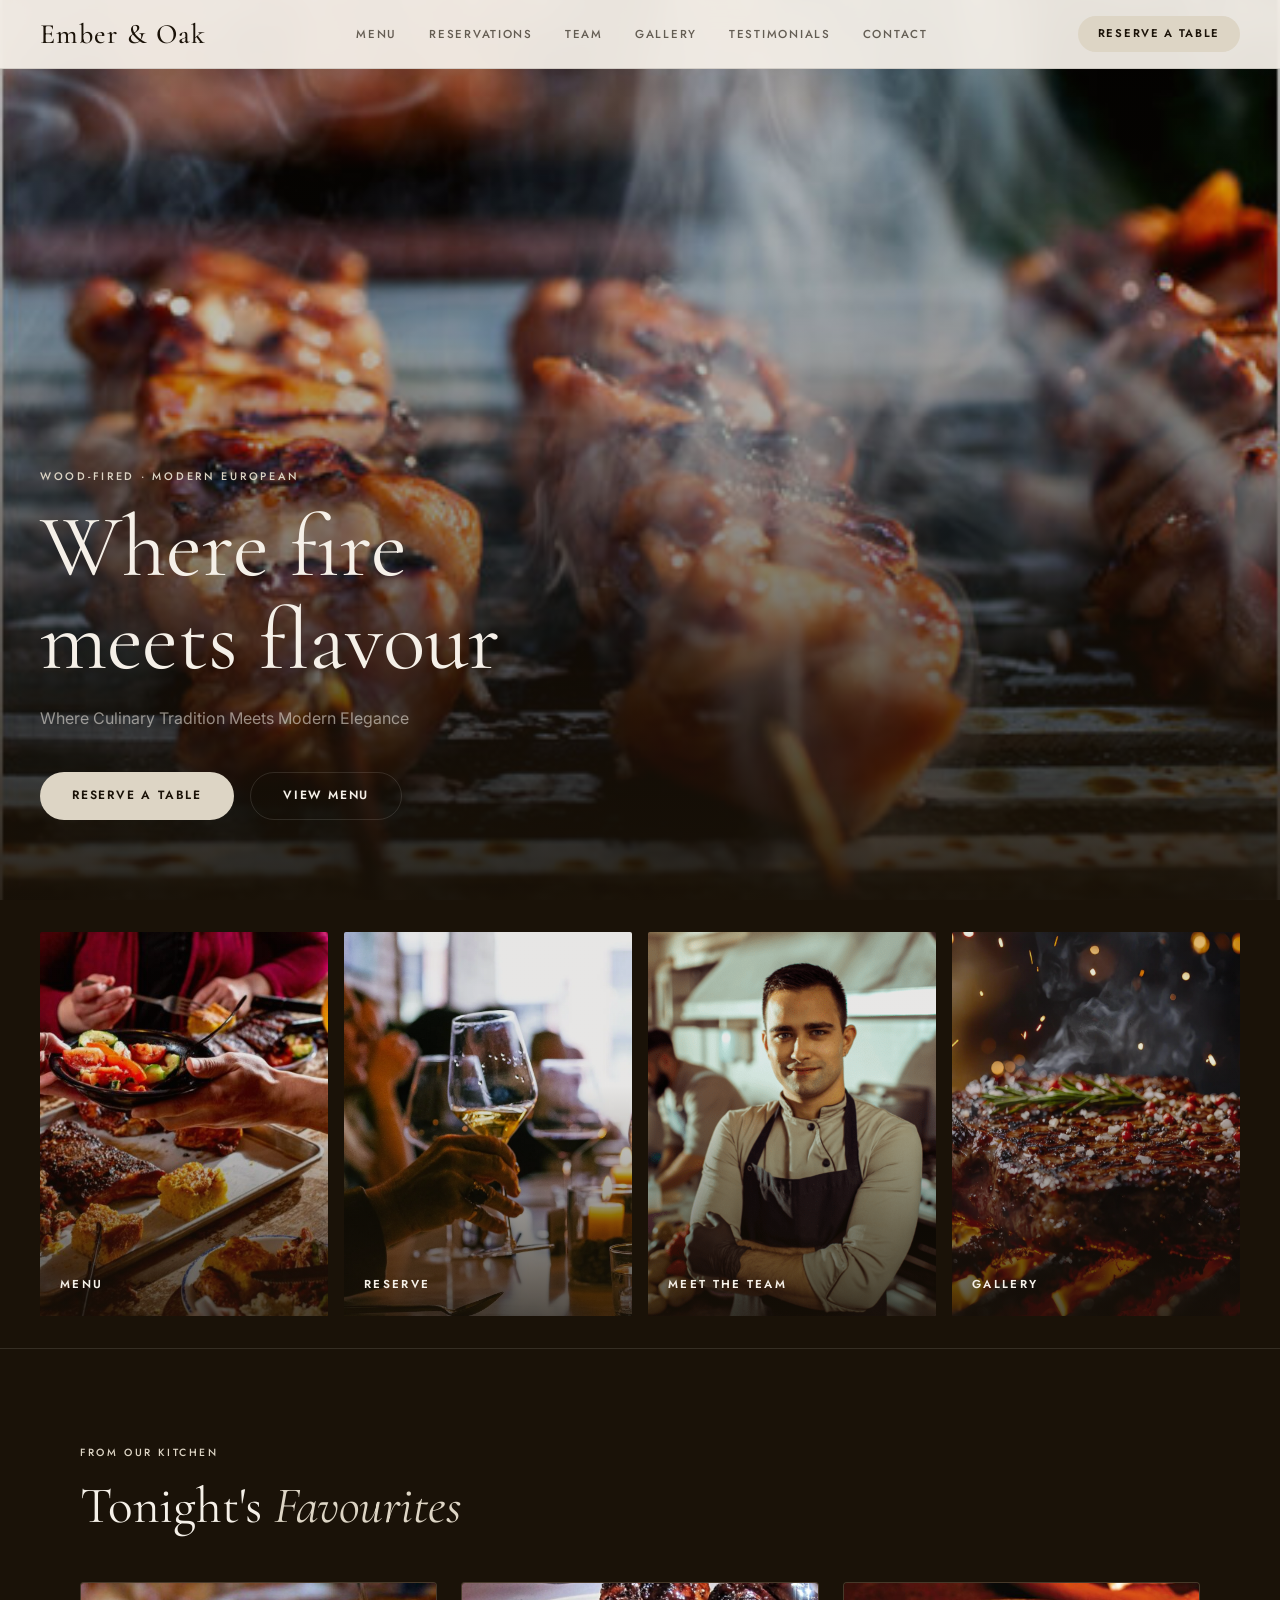
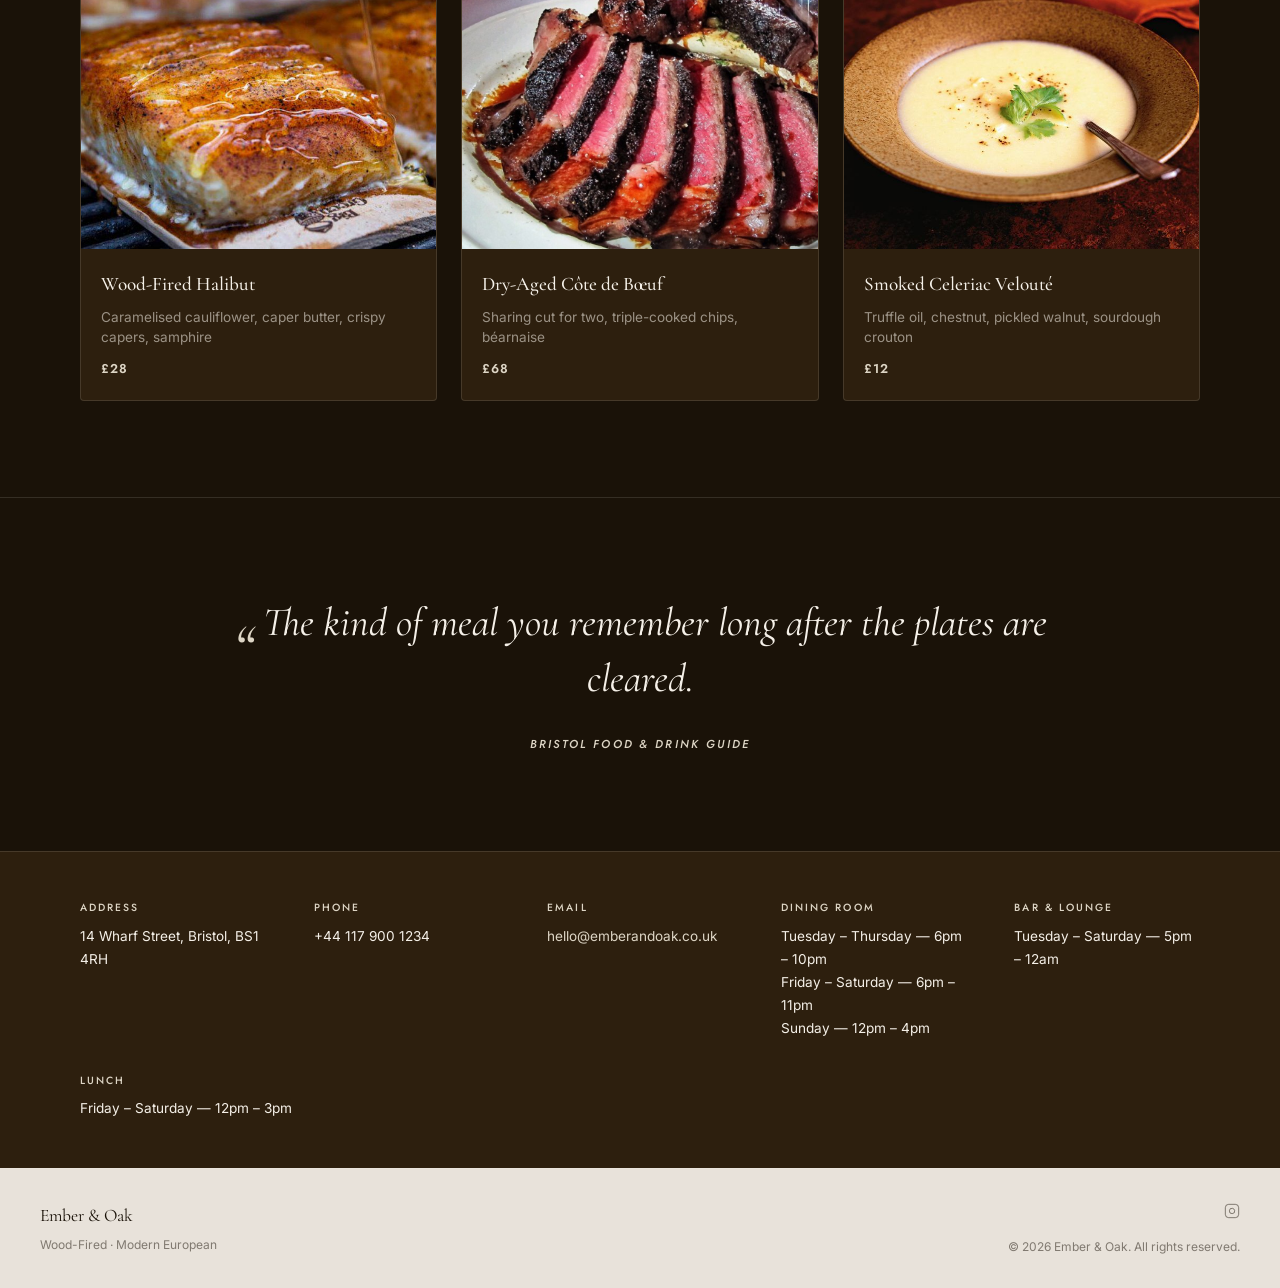
==== index.html @ 17a0d31c "Update index.html" ====
<!DOCTYPE html>
<html lang="en">
<head>
<meta charset="UTF-8"/>
<meta name="viewport" content="width=device-width,initial-scale=1"/>
<title>Home — Ember &amp; Oak</title>
<link rel="preconnect" href="https://fonts.googleapis.com"/>
<link rel="preconnect" href="https://fonts.gstatic.com" crossorigin/>
<style>
@import url("https://fonts.googleapis.com/css2?family=Cormorant+Garamond:ital,wght@0,300;0,400;0,500;0,700;1,400;1,700&family=Inter:wght@300;400;500;600&family=Jost:wght@400;500;600&display=swap");
:root{--bg:#1a1208;--accent:#ddd5c5;--accent-mid:rgba(221,213,197,0.15);--accent-glow:rgba(221,213,197,0.3);--text:#f5f0e8;--text-muted:rgba(245,240,232,0.55);--card:#2d1f0e;--border:rgba(245,240,232,0.12);--font-display:"Cormorant Garamond",serif;--font-body:"Inter",sans-serif;--font-ui:"Jost",sans-serif;}
*,*::before,*::after{box-sizing:border-box;margin:0;padding:0;}
html{scroll-behavior:smooth;}
body{background:var(--bg);color:var(--text);font-family:var(--font-body);font-size:1rem;line-height:1.6;overflow-x:hidden;}
img{max-width:100%;display:block;}
a{color:inherit;text-decoration:none;}
header{position:fixed;top:0;left:0;right:0;z-index:100;display:flex;align-items:center;justify-content:space-between;padding:1rem 2.5rem;background:rgba(245,240,232,0.94);backdrop-filter:blur(12px);-webkit-backdrop-filter:blur(12px);border-bottom:1px solid rgba(26,18,8,0.12);transition:background 0.4s;}
header.scrolled{background:rgba(245,240,232,0.98);}
.site-name{font-family:var(--font-display);font-size:1.75rem;font-weight:500;letter-spacing:0.04em;color:var(--bg);line-height:1;}
.site-name span{color:var(--accent);}
nav.desk-nav{display:flex;align-items:center;gap:2rem;}
nav.desk-nav a{font-family:var(--font-ui);font-size:0.72rem;font-weight:500;letter-spacing:0.15em;text-transform:uppercase;color:rgba(26,18,8,0.65);transition:color 0.2s;}
nav.desk-nav a:hover{color:var(--accent);}
.reserve-btn{font-family:var(--font-ui);font-size:0.7rem;font-weight:600;letter-spacing:0.15em;text-transform:uppercase;color:var(--bg);background:var(--accent);border:none;border-radius:100px;padding:0.55rem 1.25rem;cursor:pointer;transition:all 0.2s;}
.reserve-btn:hover{filter:brightness(1.1);transform:translateY(-1px);}
.hamburger{display:none;background:none;border:none;cursor:pointer;padding:0.25rem;color:var(--bg);}
.hamburger span{display:block;width:22px;height:1.5px;background:currentColor;margin:5px 0;transition:0.3s;}
.nav-overlay{position:fixed;inset:0;background:var(--bg);z-index:150;display:flex;flex-direction:column;align-items:center;justify-content:center;gap:0;opacity:0;pointer-events:none;transition:opacity 0.4s;overflow-y:auto;padding:4rem 2rem 3rem;}
.nav-overlay.open{opacity:1;pointer-events:all;}
.nav-overlay a{font-family:var(--font-display);font-size:clamp(1.8rem,6vw,3rem);font-weight:400;color:var(--text);padding:0.4rem 0;width:100%;text-align:center;opacity:0;transform:translateY(12px);transition:opacity 0.5s,transform 0.5s,color 0.2s;}
.nav-overlay.open a{opacity:1;transform:translateY(0);}
.nav-overlay a:hover{color:var(--accent);}
.nav-close{position:absolute;top:1.5rem;right:1.5rem;background:none;border:none;cursor:pointer;color:var(--text-muted);font-size:1.75rem;line-height:1;}
.hero{position:relative;min-height:100svh;display:flex;align-items:flex-end;padding:7rem 2.5rem 5rem;overflow:hidden;}
.hero-bg{position:absolute;inset:0;background-size:cover;background-position:center;transform:scale(1.05);transition:transform 8s ease;}
.hero-bg::after{content:"";position:absolute;inset:0;background:linear-gradient(to top,rgba(26,18,8,0.9) 0%,rgba(26,18,8,0.3) 60%,rgba(26,18,8,0.1) 100%);}
.hero-content{position:relative;z-index:1;max-width:700px;}
.hero-eyebrow{font-family:var(--font-ui);font-size:0.68rem;font-weight:500;letter-spacing:0.25em;text-transform:uppercase;color:var(--accent);margin-bottom:1rem;}
.hero h1{font-family:var(--font-display);font-size:clamp(2.8rem,7vw,5.5rem);font-weight:400;line-height:1.05;color:var(--text);margin-bottom:1.25rem;}
.hero h1 em{font-style:italic;color:var(--accent);}
.hero-sub{font-size:1rem;color:var(--text-muted);margin-bottom:2.5rem;max-width:480px;line-height:1.6;}
.hero-ctas{display:flex;gap:1rem;flex-wrap:wrap;}
.btn-hero-primary{display:inline-flex;align-items:center;gap:0.5rem;padding:0.85rem 2rem;background:var(--accent);color:var(--bg);font-family:var(--font-ui);font-size:0.75rem;font-weight:600;letter-spacing:0.15em;text-transform:uppercase;border-radius:100px;transition:all 0.2s;border:none;cursor:pointer;}
.btn-hero-primary:hover{filter:brightness(1.1);transform:translateY(-2px);}
.btn-hero-secondary{display:inline-flex;align-items:center;gap:0.5rem;padding:0.85rem 2rem;background:transparent;color:var(--text);font-family:var(--font-ui);font-size:0.75rem;font-weight:600;letter-spacing:0.15em;text-transform:uppercase;border-radius:100px;border:1px solid var(--border);transition:all 0.2s;cursor:pointer;}
.btn-hero-secondary:hover{border-color:var(--accent);color:var(--accent);}
.gateway{display:grid;grid-template-columns:repeat(4,1fr);gap:1rem;padding:2rem 2.5rem;background:var(--bg);}
.gateway-card{position:relative;overflow:hidden;aspect-ratio:3/4;cursor:pointer;border-radius:2px;}
.gateway-card img,.gateway-card .gateway-bg{position:absolute;inset:0;width:100%;height:100%;object-fit:cover;transition:transform 0.6s cubic-bezier(0.4,0,0.2,1);}
.gateway-card:hover img,.gateway-card:hover .gateway-bg{transform:scale(1.06);}
.gateway-card::after{content:"";position:absolute;inset:0;background:linear-gradient(to top,rgba(26,18,8,0.75) 0%,rgba(26,18,8,0.1) 60%);transition:background 0.4s;}
.gateway-card:hover::after{background:linear-gradient(to top,rgba(26,18,8,0.85) 0%,rgba(26,18,8,0.3) 60%);}
.gateway-label{position:absolute;bottom:0;left:0;right:0;z-index:1;padding:1.5rem 1.25rem;transform:translateY(4px);transition:transform 0.4s;}
.gateway-card:hover .gateway-label{transform:translateY(0);}
.gateway-label::before{content:"";display:block;width:28px;height:1.5px;background:var(--accent);margin-bottom:0.6rem;transform:scaleX(0);transform-origin:left;transition:transform 0.4s 0.1s;}
.gateway-card:hover .gateway-label::before{transform:scaleX(1);}
.gateway-label span{font-family:var(--font-ui);font-size:0.72rem;font-weight:600;letter-spacing:0.2em;text-transform:uppercase;color:var(--text);}
.section-wrap{max-width:1200px;margin:0 auto;padding:0 2.5rem;}
.section-label{font-family:var(--font-ui);font-size:0.65rem;font-weight:500;letter-spacing:0.25em;text-transform:uppercase;color:var(--accent);margin-bottom:1rem;}
.section-title{font-family:var(--font-display);font-size:clamp(2rem,4vw,3.2rem);font-weight:400;line-height:1.1;color:var(--text);margin-bottom:1.5rem;}
.section-title em{font-style:italic;color:var(--accent);}
.featured{padding:6rem 0;border-top:1px solid var(--border);}
.featured-grid{display:grid;grid-template-columns:repeat(3,1fr);gap:1.5rem;margin-top:3rem;}
.dish-card{background:var(--card);border:1px solid var(--border);border-radius:4px;overflow:hidden;transition:transform 0.3s,box-shadow 0.3s;}
.dish-card:hover{transform:translateY(-4px);box-shadow:0 8px 32px var(--accent-glow);}
.dish-img{aspect-ratio:4/3;object-fit:cover;width:100%;background:linear-gradient(135deg,var(--card),var(--bg));}
.dish-img-placeholder{aspect-ratio:4/3;display:flex;align-items:center;justify-content:center;background:linear-gradient(135deg,var(--card),var(--bg));color:var(--accent);opacity:0.5;font-size:2rem;}
.dish-info{padding:1.25rem;}
.dish-name{font-family:var(--font-display);font-size:1.2rem;font-weight:500;color:var(--text);margin-bottom:0.4rem;}
.dish-desc{font-size:0.85rem;color:var(--text-muted);line-height:1.5;margin-bottom:0.75rem;}
.dish-price{font-family:var(--font-ui);font-size:0.8rem;font-weight:600;letter-spacing:0.08em;color:var(--accent);}
.pull-quote{padding:6rem 0;border-top:1px solid var(--border);text-align:center;}
.pull-quote blockquote{font-family:var(--font-display);font-size:clamp(1.5rem,3.5vw,2.5rem);font-style:italic;font-weight:400;color:var(--text);max-width:820px;margin:0 auto 1.5rem;line-height:1.4;}
.pull-quote blockquote::before{content:"\201C";color:var(--accent);font-size:4rem;line-height:0;vertical-align:-0.5em;margin-right:0.15em;}
.pull-quote cite{font-family:var(--font-ui);font-size:0.72rem;font-weight:500;letter-spacing:0.2em;text-transform:uppercase;color:var(--accent);}
.info-strip{padding:3rem 0;border-top:1px solid var(--border);background:var(--card);}
.info-strip-inner{max-width:1200px;margin:0 auto;padding:0 2.5rem;display:flex;gap:2rem 3rem;flex-wrap:wrap;align-items:flex-start;}
.info-item{flex:1;min-width:160px;max-width:260px;overflow:hidden;}
.info-item-label{font-family:var(--font-ui);font-size:0.65rem;font-weight:500;letter-spacing:0.2em;text-transform:uppercase;color:var(--accent);margin-bottom:0.5rem;}
.info-item-value{font-size:0.85rem;color:var(--text);line-height:1.7;overflow-wrap:break-word;word-break:normal;}
.menu-page{padding:8rem 0 4rem;}
.menu-tabs{display:flex;gap:0;border-bottom:1px solid var(--border);margin-bottom:3rem;overflow-x:auto;scrollbar-width:none;}
.menu-tabs::-webkit-scrollbar{display:none;}
.menu-tab{font-family:var(--font-ui);font-size:0.72rem;font-weight:500;letter-spacing:0.15em;text-transform:uppercase;color:var(--text-muted);padding:0.85rem 1.5rem;cursor:pointer;border-bottom:2px solid transparent;white-space:nowrap;transition:all 0.2s;background:none;border-left:none;border-right:none;border-top:none;}
.menu-tab.active,.menu-tab:hover{color:var(--accent);border-bottom-color:var(--accent);}
.menu-section{display:none;}
.menu-section.active{display:block;}
.menu-items{display:grid;grid-template-columns:repeat(auto-fill,minmax(340px,1fr));gap:1px;border:1px solid var(--border);}
.menu-item{padding:1.5rem;border-right:1px solid var(--border);border-bottom:1px solid var(--border);display:flex;gap:1rem;align-items:flex-start;transition:background 0.2s;}
.menu-item:hover{background:var(--card);}
.menu-item-img{width:88px;height:88px;border-radius:4px;object-fit:cover;flex-shrink:0;cursor:pointer;transition:opacity 0.2s;}
.menu-item-img:hover{opacity:0.82;}
.menu-item-img-placeholder{width:88px;height:88px;border-radius:4px;flex-shrink:0;background:var(--card);display:flex;align-items:center;justify-content:center;color:var(--text-muted);opacity:0.25;font-size:1.5rem;}
#menuLightbox{position:fixed;inset:0;z-index:400;background:rgba(0,0,0,0.93);display:flex;flex-direction:column;align-items:center;justify-content:center;padding:2rem;opacity:0;pointer-events:none;transition:opacity 0.35s;}
#menuLightbox.open{opacity:1;pointer-events:all;}
#menuLightbox img{max-width:min(640px,90vw);max-height:75vh;object-fit:contain;border-radius:4px;box-shadow:0 8px 64px rgba(0,0,0,0.6);}
#menuLbCaption{font-family:var(--font-display);font-style:italic;font-size:1.1rem;color:rgba(245,240,232,0.7);margin-top:1.25rem;text-align:center;}
#menuLbClose{position:absolute;top:1.25rem;right:1.5rem;background:none;border:none;color:rgba(245,240,232,0.45);font-size:2rem;line-height:1;cursor:pointer;transition:color 0.2s;}
#menuLbClose:hover{color:rgba(245,240,232,0.9);}
.menu-item-body{flex:1;}
.menu-item-top{display:flex;justify-content:space-between;align-items:baseline;gap:1rem;margin-bottom:0.3rem;}
.menu-item-name{font-family:var(--font-display);font-size:1.05rem;font-weight:500;color:var(--text);}
.menu-item-price{font-family:var(--font-ui);font-size:0.78rem;font-weight:600;color:var(--accent);white-space:nowrap;flex-shrink:0;}
.menu-item-desc{font-size:0.82rem;color:var(--text-muted);line-height:1.5;}
.menu-tags{display:flex;gap:0.3rem;margin-top:0.5rem;flex-wrap:wrap;}
.menu-tag{font-family:var(--font-ui);font-size:0.6rem;font-weight:500;letter-spacing:0.1em;text-transform:uppercase;padding:0.15rem 0.45rem;border:1px solid var(--border);border-radius:100px;color:var(--text-muted);}
.menu-tag.v{border-color:#ddd5c5;color:#ddd5c5;}
.team-page{padding:8rem 0 4rem;}
.team-grid{display:grid;grid-template-columns:repeat(auto-fill,minmax(280px,1fr));gap:2rem;margin-top:3rem;}
.team-card{background:var(--card);border:1px solid var(--border);}
.team-photo{aspect-ratio:3/4;object-fit:cover;width:100%;background:linear-gradient(135deg,var(--card),var(--bg));}
.team-photo-placeholder{aspect-ratio:3/4;display:flex;align-items:center;justify-content:center;background:linear-gradient(135deg,var(--card),var(--bg));color:var(--text-muted);font-size:3rem;}
.team-info{padding:1.5rem;}
.team-name{font-family:var(--font-display);font-size:1.3rem;font-weight:500;color:var(--text);margin-bottom:0.25rem;}
.team-title{font-family:var(--font-ui);font-size:0.68rem;font-weight:500;letter-spacing:0.18em;text-transform:uppercase;color:var(--accent);margin-bottom:0.75rem;}
.team-bio{font-size:0.85rem;color:var(--text-muted);line-height:1.65;}
.gallery-page{padding:8rem 0 4rem;}
.gallery-grid{columns:2;column-gap:1rem;margin-top:2rem;}
.gallery-item{break-inside:avoid;margin-bottom:1rem;position:relative;overflow:hidden;}
.gallery-item img{width:100%;display:block;transition:transform 0.5s;}
.gallery-item:hover img{transform:scale(1.03);}
.gallery-caption{position:absolute;bottom:0;left:0;right:0;padding:0.75rem 1rem;background:linear-gradient(transparent,rgba(26,18,8,0.8));font-size:0.8rem;color:var(--text-muted);font-style:italic;opacity:0;transition:opacity 0.3s;}
.gallery-item:hover .gallery-caption{opacity:1;}
.gallery-section-label{font-family:var(--font-ui);font-size:0.68rem;font-weight:500;letter-spacing:0.2em;text-transform:uppercase;color:var(--accent);margin:2rem 0 1rem;}
.testimonials-page{padding:8rem 0 4rem;}
.testimonials-grid{display:grid;grid-template-columns:repeat(auto-fill,minmax(320px,1fr));gap:1.5rem;margin-top:3rem;}
.testimonial-card{background:var(--card);border:1px solid var(--border);padding:2rem;display:flex;flex-direction:column;}
.testimonial-quote-mark{font-family:var(--font-display);font-size:3.5rem;line-height:0.8;color:var(--accent);opacity:0.35;margin-bottom:0.75rem;display:block;}
.testimonial-card::before{display:none;}
.testimonial-quote{font-family:var(--font-display);font-style:italic;font-size:1.05rem;color:var(--text);line-height:1.7;margin-bottom:1.5rem;position:relative;z-index:1;}
.testimonial-meta{display:flex;flex-direction:column;gap:0.2rem;}
.testimonial-name{font-family:var(--font-ui);font-size:0.75rem;font-weight:600;letter-spacing:0.12em;text-transform:uppercase;color:var(--text);}
.testimonial-source{font-size:0.78rem;color:var(--accent);}
.testimonial-stars{color:var(--accent);font-size:0.85rem;margin-bottom:0.75rem;}
.res-page{padding:8rem 0 4rem;}
.res-form-wrap{max-width:600px;}
.res-notes{font-style:italic;color:var(--text-muted);font-size:0.9rem;line-height:1.7;margin-bottom:2.5rem;padding-left:1rem;border-left:2px solid var(--accent);}
.form-field{margin-bottom:1.5rem;}
.form-field label{display:block;font-family:var(--font-ui);font-size:0.68rem;font-weight:500;letter-spacing:0.15em;text-transform:uppercase;color:var(--text-muted);margin-bottom:0.5rem;}
.form-field input,.form-field select,.form-field textarea{width:100%;background:var(--card);border:1px solid var(--border);color:var(--text);font-family:var(--font-body);font-size:1rem;padding:0.85rem 1rem;border-radius:0;outline:none;transition:border-color 0.2s;appearance:none;-webkit-appearance:none;}
.form-field input:focus,.form-field select:focus,.form-field textarea:focus{border-color:var(--accent);}
.form-field textarea{resize:vertical;min-height:120px;}
.form-row-2{display:grid;grid-template-columns:1fr 1fr;gap:1rem;}
.submit-btn{width:100%;padding:1rem;background:var(--accent);color:var(--bg);font-family:var(--font-ui);font-size:0.75rem;font-weight:600;letter-spacing:0.2em;text-transform:uppercase;border:none;cursor:pointer;transition:all 0.2s;}
.submit-btn:hover{filter:brightness(1.1);}
.contact-page{padding:8rem 0 4rem;}
.contact-grid{display:grid;grid-template-columns:1fr 1fr;gap:4rem;margin-top:3rem;}
.contact-map{width:100%;aspect-ratio:4/3;border:1px solid var(--border);background:var(--card);}
.contact-map iframe{width:100%;height:100%;border:0;filter:grayscale(0.3);}
.contact-detail{display:flex;gap:1rem;align-items:flex-start;margin-bottom:1.5rem;}
.contact-detail-icon{color:var(--accent);flex-shrink:0;margin-top:2px;}
.contact-detail-label{font-family:var(--font-ui);font-size:0.65rem;font-weight:500;letter-spacing:0.15em;text-transform:uppercase;color:var(--accent);margin-bottom:0.25rem;}
.contact-detail-value{font-size:0.9rem;color:var(--text);line-height:1.6;}
.hours-inline{line-height:1.9;white-space:normal;}
footer{padding:2rem 2.5rem;border-top:1px solid var(--border);background:rgba(245,240,232,0.94);display:flex;align-items:center;justify-content:space-between;flex-wrap:wrap;gap:1rem 2rem;}
.footer-name{font-family:var(--font-display);font-size:1.1rem;font-weight:400;color:var(--bg);}
.footer-links{display:flex;gap:1.5rem;}
.footer-links a{font-family:var(--font-ui);font-size:0.65rem;font-weight:500;letter-spacing:0.15em;text-transform:uppercase;color:rgba(26,18,8,0.55);transition:color 0.2s;}
.footer-links a:hover{color:var(--accent);}
.footer-copy{font-size:0.75rem;color:rgba(26,18,8,0.5);}
.social-links{display:flex;gap:0.75rem;}
.social-link{color:rgba(26,18,8,0.5);transition:color 0.2s;}
.social-link:hover{color:var(--accent);}
.page-header{padding:8rem 2.5rem 3rem;border-bottom:1px solid var(--border);}
.page-header h1{font-family:var(--font-display);font-size:clamp(2.5rem,6vw,4.5rem);font-weight:400;color:var(--text);margin-top:0.75rem;}
.page-header h1 em{font-style:italic;color:var(--accent);}
.reveal{opacity:0;transform:translateY(20px);transition:opacity 0.7s ease,transform 0.7s ease;}
.reveal.visible{opacity:1;transform:none;}
@media(max-width:900px){.hero{padding:0 1.5rem 4rem;}.gateway{grid-template-columns:repeat(2,1fr);}.featured-grid{grid-template-columns:1fr 1fr;}.contact-grid{grid-template-columns:1fr;}.section-wrap{padding:0 1.5rem;}nav.desk-nav{display:none;}.hamburger{display:block;}.reserve-btn.desktop{display:none;}}
@media(max-width:600px){.gateway{grid-template-columns:repeat(2,1fr);}.featured-grid{grid-template-columns:1fr;}.gallery-grid{columns:1;}.menu-items{grid-template-columns:1fr;}.team-grid{grid-template-columns:1fr 1fr;}.form-row-2{grid-template-columns:1fr;}footer{flex-direction:column;text-align:center;}.footer-links{justify-content:center;}}
</style>
</head>
<body>
<div class="nav-overlay" id="navOverlay">
  <button class="nav-close" onclick="closeNav()">×</button>
  <a href="menu.html">Menu</a>
    <a href="reservations.html">Reservations</a>
    <a href="team.html">Team</a>
    <a href="gallery.html">Gallery</a>
    <a href="testimonials.html">Testimonials</a>
    <a href="contact.html">Contact</a>
</div>
<header id="siteHeader">
  <a class="site-name" href="index.html">Ember &amp; Oak</a>
  <nav class="desk-nav">
    <a href="menu.html">Menu</a>
      <a href="reservations.html">Reservations</a>
      <a href="team.html">Team</a>
      <a href="gallery.html">Gallery</a>
      <a href="testimonials.html">Testimonials</a>
      <a href="contact.html">Contact</a>
  </nav>
  <div style="display:flex;align-items:center;gap:1rem;">
    <a href="reservations.html" class="reserve-btn desktop">Reserve a Table</a>
    <button class="hamburger" id="hamburger" aria-label="Menu" onclick="toggleNav()"><span></span><span></span><span></span></button>
  </div>
</header>
<main>
<section class="hero">
<div class="hero-bg" style="background-image:url('hero.jpg');background-size:cover;background-position:center;"></div>
<div class="hero-content">
<div class="hero-eyebrow">Wood-Fired · Modern European</div>
<h1>Where fire<br>meets flavour</h1>
<p class="hero-sub">Where Culinary Tradition Meets Modern Elegance</p>
<div class="hero-ctas">
<a href="reservations.html" class="btn-hero-primary">Reserve a Table</a>
<a href="menu.html" class="btn-hero-secondary">View Menu</a>
</div>
</div>
</section>
<div class="gateway">
<a href="menu.html" class="gateway-card"><div class="gateway-bg" style="background-image:url('gateway-menu.jpg');background-size:cover;background-position:center;"></div><div class="gateway-label"><span>Menu</span></div></a>
<a href="reservations.html" class="gateway-card"><div class="gateway-bg" style="background-image:url('gateway-reserve.png');background-size:cover;background-position:center;"></div><div class="gateway-label"><span>Reserve</span></div></a>
<a href="team.html" class="gateway-card"><div class="gateway-bg" style="background-image:url('gateway-team.png');background-size:cover;background-position:center;"></div><div class="gateway-label"><span>Meet the Team</span></div></a>
<a href="gallery.html" class="gateway-card"><div class="gateway-bg" style="background-image:url('gateway-gallery.png');background-size:cover;background-position:center;"></div><div class="gateway-label"><span>Gallery</span></div></a>
</div>
<div class="featured reveal">
<div class="section-wrap">
<div class="section-label">From our kitchen</div>
<h2 class="section-title">Tonight's <em>Favourites</em></h2>
<div class="featured-grid">
<div class="dish-card"><img class="dish-img" src="dish1.jpg" alt="Wood-Fired Halibut"/><div class="dish-info"><div class="dish-name">Wood-Fired Halibut</div><div class="dish-desc">Caramelised cauliflower, caper butter, crispy capers, samphire</div><div class="dish-price">£28</div></div></div>
<div class="dish-card"><img class="dish-img" src="dish2.jpg" alt="Dry-Aged Côte de Bœuf"/><div class="dish-info"><div class="dish-name">Dry-Aged Côte de Bœuf</div><div class="dish-desc">Sharing cut for two, triple-cooked chips, béarnaise</div><div class="dish-price">£68</div></div></div>
<div class="dish-card"><img class="dish-img" src="dish3.jpg" alt="Smoked Celeriac Velouté"/><div class="dish-info"><div class="dish-name">Smoked Celeriac Velouté</div><div class="dish-desc">Truffle oil, chestnut, pickled walnut, sourdough crouton</div><div class="dish-price">£12</div></div></div>
</div>
</div>
</div>
<div class="pull-quote reveal">
<div class="section-wrap">
<blockquote>The kind of meal you remember long after the plates are cleared.</blockquote>
<cite>Bristol Food &amp; Drink Guide</cite>
</div>
</div>
<div class="info-strip">
<div class="info-strip-inner">
<div class="info-item reveal"><div class="info-item-label">Address</div><div class="info-item-value">14 Wharf Street, Bristol, BS1 4RH</div></div>
<div class="info-item reveal"><div class="info-item-label">Phone</div><div class="info-item-value"><a href="tel:+44 117 900 1234" style="color:inherit;">+44 117 900 1234</a></div></div>
<div class="info-item reveal"><div class="info-item-label">Email</div><div class="info-item-value"><a href="mailto:hello@emberandoak.co.uk" style="color:var(--accent);">hello@emberandoak.co.uk</a></div></div>
<div class="info-item reveal"><div class="info-item-label">Dining Room</div><div class="info-item-value">Tuesday – Thursday &mdash; 6pm – 10pm<br/>Friday – Saturday &mdash; 6pm – 11pm<br/>Sunday &mdash; 12pm – 4pm</div></div>
<div class="info-item reveal"><div class="info-item-label">Bar &amp; Lounge</div><div class="info-item-value">Tuesday – Saturday &mdash; 5pm – 12am</div></div>
<div class="info-item reveal"><div class="info-item-label">Lunch</div><div class="info-item-value">Friday – Saturday &mdash; 12pm – 3pm</div></div>
</div>
</div>
</main>
<footer>
  <div style="min-width:160px;">
    <div class="footer-name">Ember &amp; Oak</div>
    <div class="footer-copy" style="margin-top:0.3rem;">Wood-Fired · Modern European</div>
  </div>
  <div style="display:flex;flex-direction:column;align-items:flex-end;gap:0.6rem;min-width:140px;">
    <div class="social-links"><a class="social-link" href="https://instagram.com/emberandoak" target="_blank" aria-label="Instagram"><svg width="16" height="16" fill="none" stroke="currentColor" stroke-width="1.5" viewBox="0 0 24 24"><rect x="2" y="2" width="20" height="20" rx="5"/><path d="M16 11.37A4 4 0 1 1 12.63 8 4 4 0 0 1 16 11.37z"/><line x1="17.5" y1="6.5" x2="17.51" y2="6.5"/></svg></a></div>
    <div class="footer-copy">&copy; 2026 Ember &amp; Oak. All rights reserved.</div>
  </div>
</footer>
<script>
function toggleNav(){var o=document.getElementById("navOverlay");o.classList.toggle("open");document.body.style.overflow=o.classList.contains("open")?"hidden":"";}
function closeNav(){document.getElementById("navOverlay").classList.remove("open");document.body.style.overflow="";}
document.addEventListener("keydown",function(e){if(e.key==="Escape")closeNav();});
window.addEventListener("scroll",function(){document.getElementById("siteHeader").classList.toggle("scrolled",window.scrollY>60);},{passive:true});
function _checkReveals(){document.querySelectorAll(".reveal:not(.visible)").forEach(function(r){var rect=r.getBoundingClientRect();if(rect.top<window.innerHeight-60)r.classList.add("visible");});}
_checkReveals();
window.addEventListener("scroll",_checkReveals,{passive:true});
</script>
<script>
var hero = document.querySelector(".hero-bg");
if(hero) setTimeout(function(){hero.style.transform="scale(1)";},100);
</script>
</body>
</html>
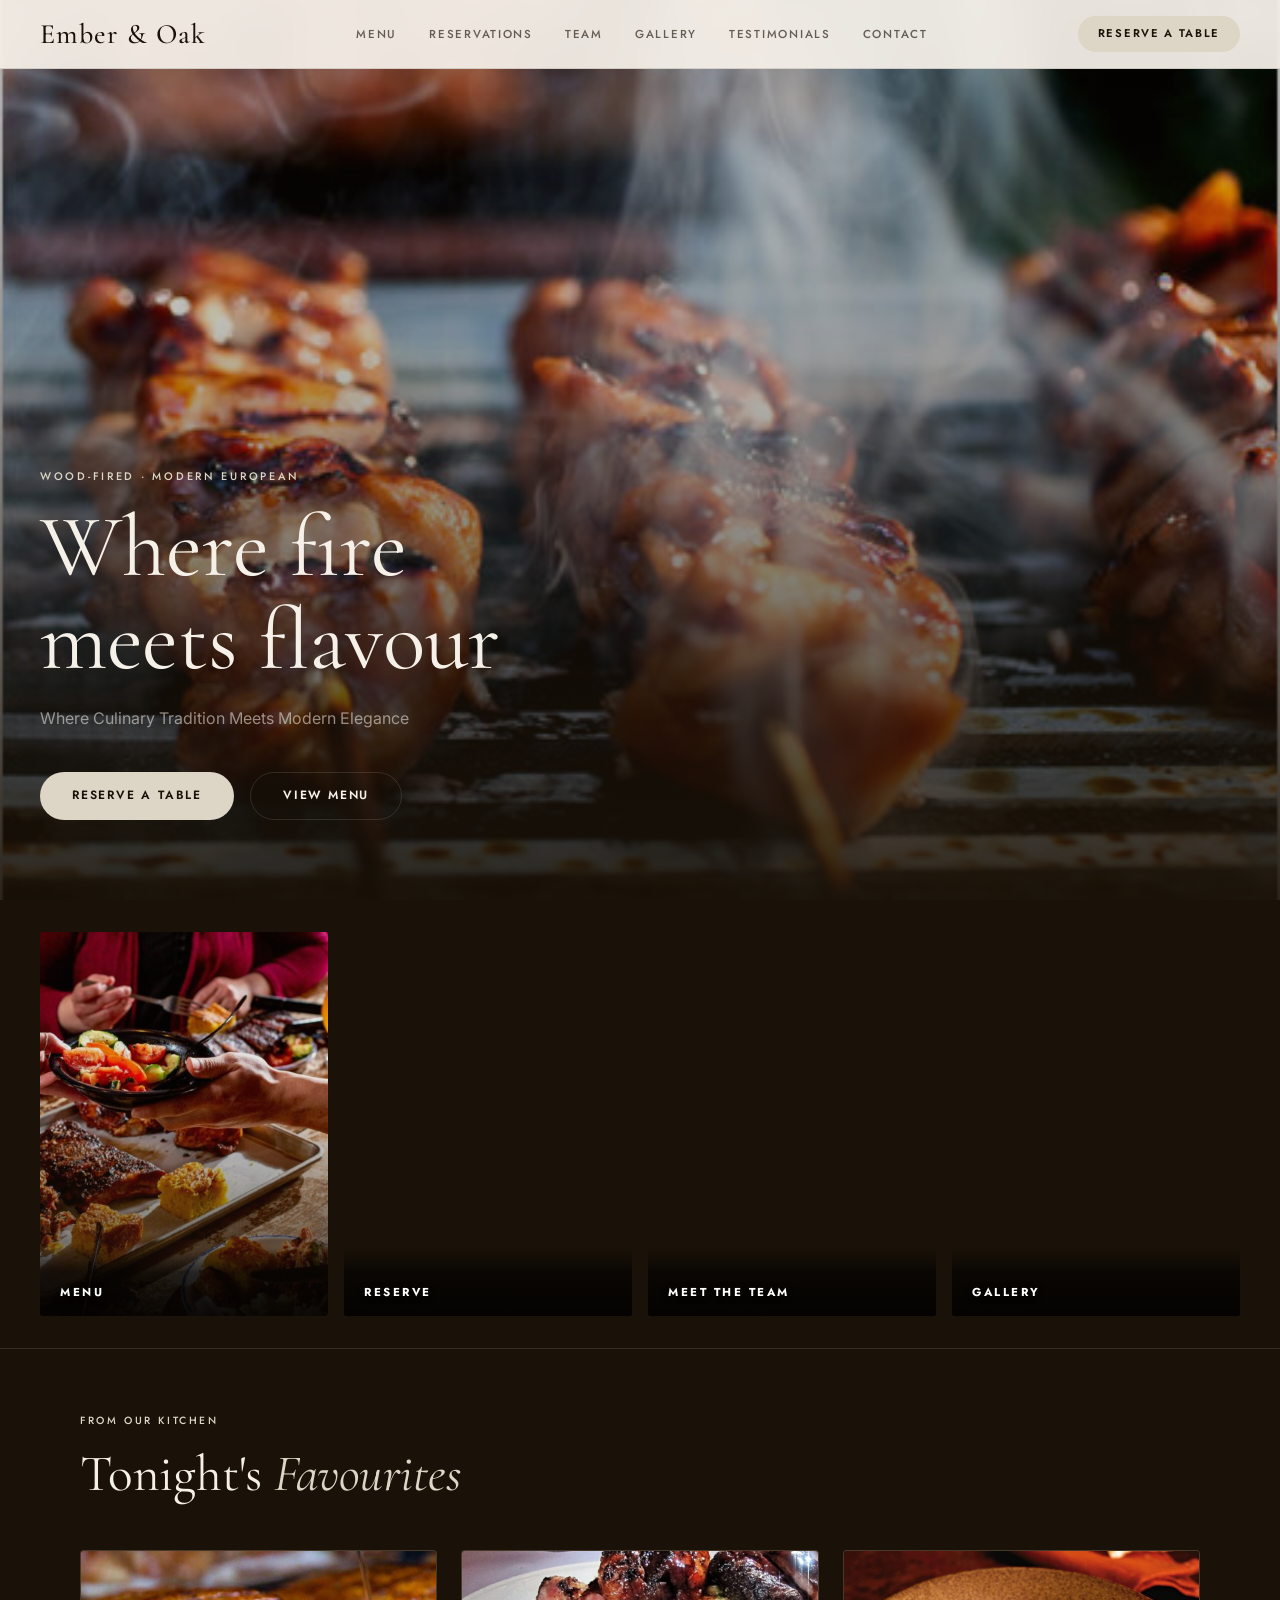
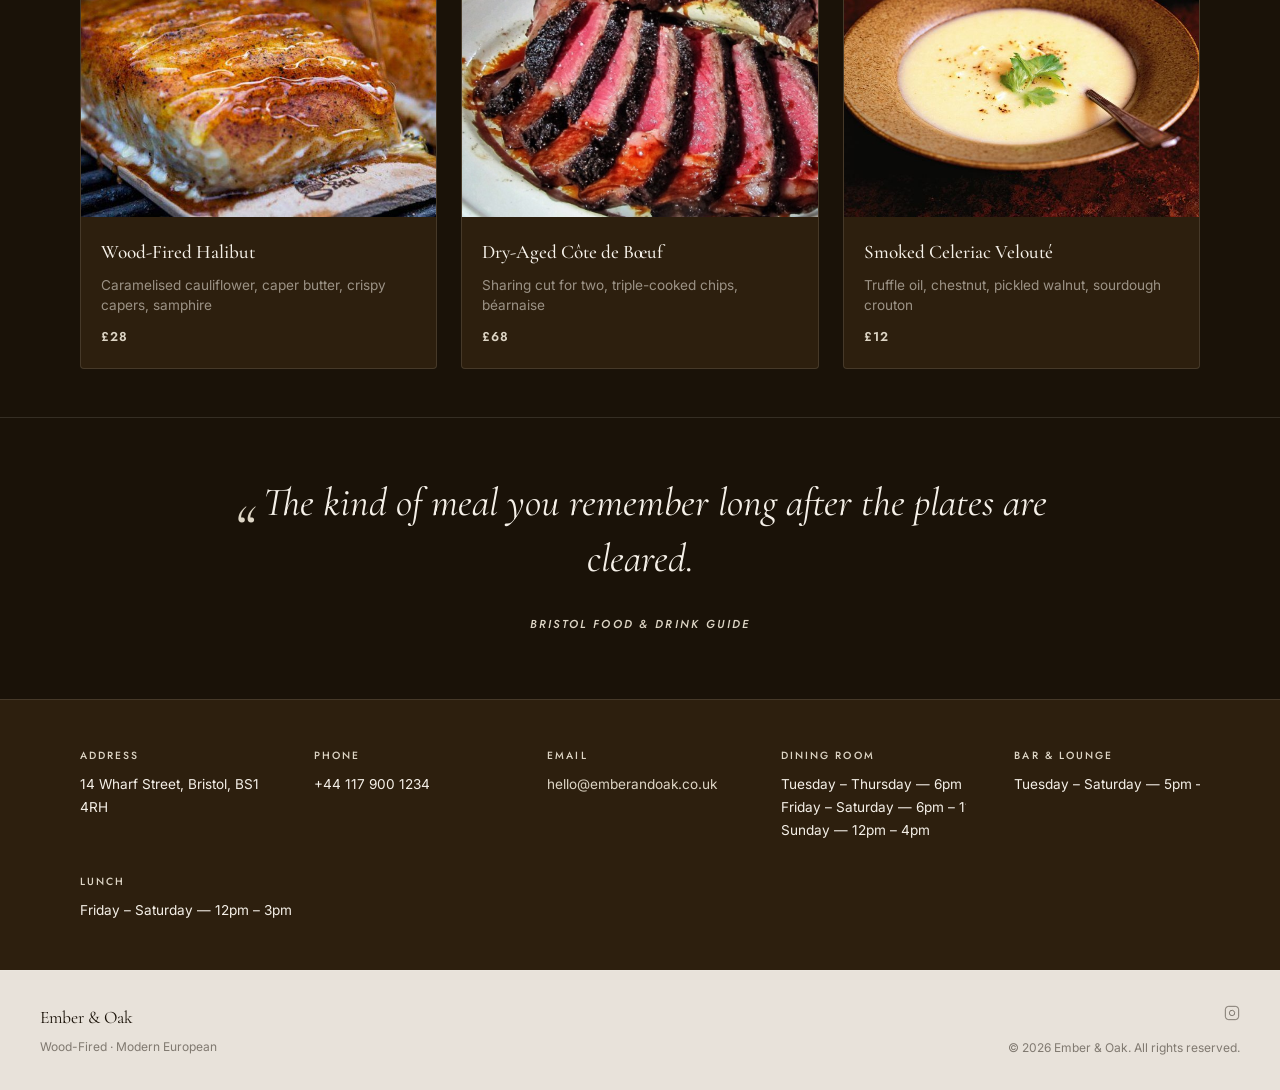
==== commit ba90a605: "Add files via upload" ====
--- a/index.html
+++ b/index.html
@@ -50,16 +50,16 @@
 .gateway-card:hover img,.gateway-card:hover .gateway-bg{transform:scale(1.06);}
 .gateway-card::after{content:"";position:absolute;inset:0;background:linear-gradient(to top,rgba(26,18,8,0.75) 0%,rgba(26,18,8,0.1) 60%);transition:background 0.4s;}
 .gateway-card:hover::after{background:linear-gradient(to top,rgba(26,18,8,0.85) 0%,rgba(26,18,8,0.3) 60%);}
-.gateway-label{position:absolute;bottom:0;left:0;right:0;z-index:1;padding:1.5rem 1.25rem;transform:translateY(4px);transition:transform 0.4s;}
+.gateway-label{position:absolute;bottom:0;left:0;right:0;z-index:1;padding:1.25rem 1.25rem 1rem;background:linear-gradient(transparent,rgba(0,0,0,0.65) 35%,rgba(0,0,0,0.85));transform:translateY(4px);transition:transform 0.4s;}
 .gateway-card:hover .gateway-label{transform:translateY(0);}
 .gateway-label::before{content:"";display:block;width:28px;height:1.5px;background:var(--accent);margin-bottom:0.6rem;transform:scaleX(0);transform-origin:left;transition:transform 0.4s 0.1s;}
 .gateway-card:hover .gateway-label::before{transform:scaleX(1);}
-.gateway-label span{font-family:var(--font-ui);font-size:0.72rem;font-weight:600;letter-spacing:0.2em;text-transform:uppercase;color:var(--text);}
+.gateway-label span{font-family:var(--font-ui);font-size:0.72rem;font-weight:700;letter-spacing:0.22em;text-transform:uppercase;color:#fff;text-shadow:0 1px 6px rgba(0,0,0,0.6);}
 .section-wrap{max-width:1200px;margin:0 auto;padding:0 2.5rem;}
 .section-label{font-family:var(--font-ui);font-size:0.65rem;font-weight:500;letter-spacing:0.25em;text-transform:uppercase;color:var(--accent);margin-bottom:1rem;}
 .section-title{font-family:var(--font-display);font-size:clamp(2rem,4vw,3.2rem);font-weight:400;line-height:1.1;color:var(--text);margin-bottom:1.5rem;}
 .section-title em{font-style:italic;color:var(--accent);}
-.featured{padding:6rem 0;border-top:1px solid var(--border);}
+.featured{padding:4rem 0 3rem;border-top:1px solid var(--border);}
 .featured-grid{display:grid;grid-template-columns:repeat(3,1fr);gap:1.5rem;margin-top:3rem;}
 .dish-card{background:var(--card);border:1px solid var(--border);border-radius:4px;overflow:hidden;transition:transform 0.3s,box-shadow 0.3s;}
 .dish-card:hover{transform:translateY(-4px);box-shadow:0 8px 32px var(--accent-glow);}
@@ -69,7 +69,7 @@
 .dish-name{font-family:var(--font-display);font-size:1.2rem;font-weight:500;color:var(--text);margin-bottom:0.4rem;}
 .dish-desc{font-size:0.85rem;color:var(--text-muted);line-height:1.5;margin-bottom:0.75rem;}
 .dish-price{font-family:var(--font-ui);font-size:0.8rem;font-weight:600;letter-spacing:0.08em;color:var(--accent);}
-.pull-quote{padding:6rem 0;border-top:1px solid var(--border);text-align:center;}
+.pull-quote{padding:3.5rem 0 4rem;border-top:1px solid var(--border);text-align:center;}
 .pull-quote blockquote{font-family:var(--font-display);font-size:clamp(1.5rem,3.5vw,2.5rem);font-style:italic;font-weight:400;color:var(--text);max-width:820px;margin:0 auto 1.5rem;line-height:1.4;}
 .pull-quote blockquote::before{content:"\201C";color:var(--accent);font-size:4rem;line-height:0;vertical-align:-0.5em;margin-right:0.15em;}
 .pull-quote cite{font-family:var(--font-ui);font-size:0.72rem;font-weight:500;letter-spacing:0.2em;text-transform:uppercase;color:var(--accent);}
@@ -210,9 +210,9 @@
 </section>
 <div class="gateway">
 <a href="menu.html" class="gateway-card"><div class="gateway-bg" style="background-image:url('gateway-menu.jpg');background-size:cover;background-position:center;"></div><div class="gateway-label"><span>Menu</span></div></a>
-<a href="reservations.html" class="gateway-card"><div class="gateway-bg" style="background-image:url('gateway-reserve.png');background-size:cover;background-position:center;"></div><div class="gateway-label"><span>Reserve</span></div></a>
-<a href="team.html" class="gateway-card"><div class="gateway-bg" style="background-image:url('gateway-team.png');background-size:cover;background-position:center;"></div><div class="gateway-label"><span>Meet the Team</span></div></a>
-<a href="gallery.html" class="gateway-card"><div class="gateway-bg" style="background-image:url('gateway-gallery.png');background-size:cover;background-position:center;"></div><div class="gateway-label"><span>Gallery</span></div></a>
+<a href="reservations.html" class="gateway-card"><div class="gateway-bg" style="background-image:url('gateway-reserve.jpg');background-size:cover;background-position:center;"></div><div class="gateway-label"><span>Reserve</span></div></a>
+<a href="team.html" class="gateway-card"><div class="gateway-bg" style="background-image:url('gateway-team.jpg');background-size:cover;background-position:center;"></div><div class="gateway-label"><span>Meet the Team</span></div></a>
+<a href="gallery.html" class="gateway-card"><div class="gateway-bg" style="background-image:url('gateway-gallery.jpg');background-size:cover;background-position:center;"></div><div class="gateway-label"><span>Gallery</span></div></a>
 </div>
 <div class="featured reveal">
 <div class="section-wrap">
@@ -236,9 +236,9 @@
 <div class="info-item reveal"><div class="info-item-label">Address</div><div class="info-item-value">14 Wharf Street, Bristol, BS1 4RH</div></div>
 <div class="info-item reveal"><div class="info-item-label">Phone</div><div class="info-item-value"><a href="tel:+44 117 900 1234" style="color:inherit;">+44 117 900 1234</a></div></div>
 <div class="info-item reveal"><div class="info-item-label">Email</div><div class="info-item-value"><a href="mailto:hello@emberandoak.co.uk" style="color:var(--accent);">hello@emberandoak.co.uk</a></div></div>
-<div class="info-item reveal"><div class="info-item-label">Dining Room</div><div class="info-item-value">Tuesday – Thursday &mdash; 6pm – 10pm<br/>Friday – Saturday &mdash; 6pm – 11pm<br/>Sunday &mdash; 12pm – 4pm</div></div>
-<div class="info-item reveal"><div class="info-item-label">Bar &amp; Lounge</div><div class="info-item-value">Tuesday – Saturday &mdash; 5pm – 12am</div></div>
-<div class="info-item reveal"><div class="info-item-label">Lunch</div><div class="info-item-value">Friday – Saturday &mdash; 12pm – 3pm</div></div>
+<div class="info-item reveal"><div class="info-item-label">Dining Room</div><div class="info-item-value"><span style="white-space:nowrap;">Tuesday – Thursday &mdash; 6pm – 10pm</span><br/><span style="white-space:nowrap;">Friday – Saturday &mdash; 6pm – 11pm</span><br/><span style="white-space:nowrap;">Sunday &mdash; 12pm – 4pm</span></div></div>
+<div class="info-item reveal"><div class="info-item-label">Bar &amp; Lounge</div><div class="info-item-value"><span style="white-space:nowrap;">Tuesday – Saturday &mdash; 5pm – 12am</span></div></div>
+<div class="info-item reveal"><div class="info-item-label">Lunch</div><div class="info-item-value"><span style="white-space:nowrap;">Friday – Saturday &mdash; 12pm – 3pm</span></div></div>
 </div>
 </div>
 </main>
@@ -266,4 +266,4 @@
 if(hero) setTimeout(function(){hero.style.transform="scale(1)";},100);
 </script>
 </body>
-</html>
+</html>
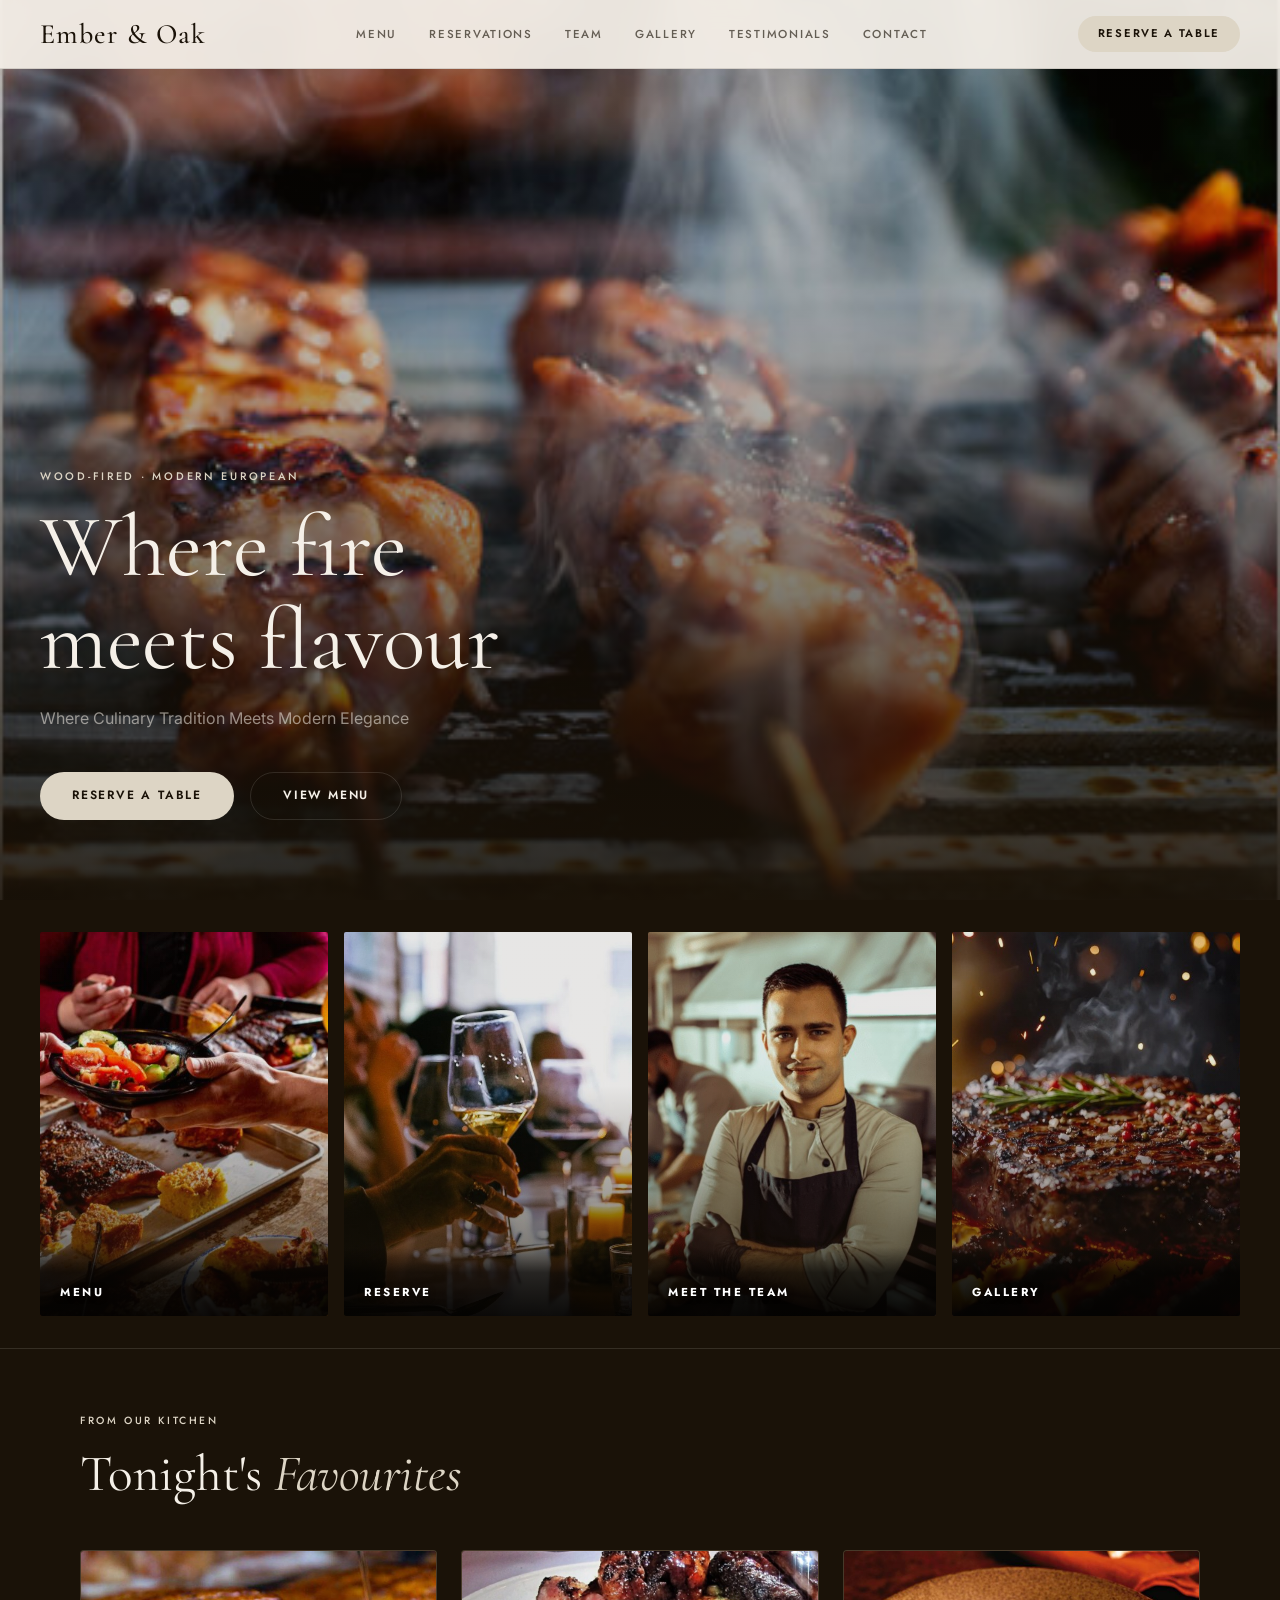
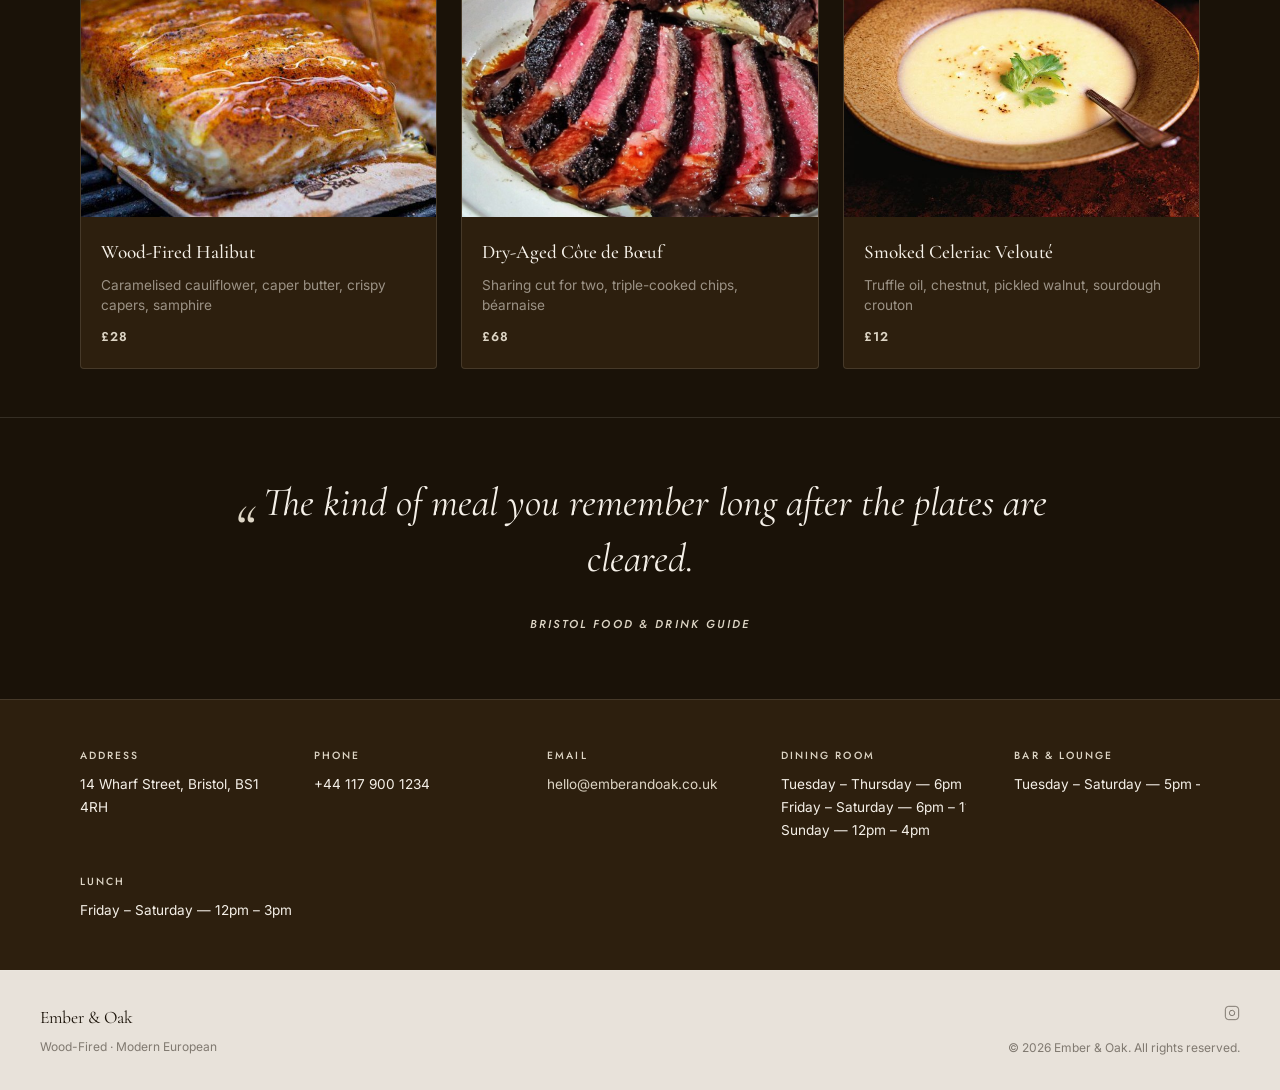
==== commit 7f55fd59: "Update index.html" ====
--- a/index.html
+++ b/index.html
@@ -210,9 +210,9 @@
 </section>
 <div class="gateway">
 <a href="menu.html" class="gateway-card"><div class="gateway-bg" style="background-image:url('gateway-menu.jpg');background-size:cover;background-position:center;"></div><div class="gateway-label"><span>Menu</span></div></a>
-<a href="reservations.html" class="gateway-card"><div class="gateway-bg" style="background-image:url('gateway-reserve.jpg');background-size:cover;background-position:center;"></div><div class="gateway-label"><span>Reserve</span></div></a>
-<a href="team.html" class="gateway-card"><div class="gateway-bg" style="background-image:url('gateway-team.jpg');background-size:cover;background-position:center;"></div><div class="gateway-label"><span>Meet the Team</span></div></a>
-<a href="gallery.html" class="gateway-card"><div class="gateway-bg" style="background-image:url('gateway-gallery.jpg');background-size:cover;background-position:center;"></div><div class="gateway-label"><span>Gallery</span></div></a>
+<a href="reservations.html" class="gateway-card"><div class="gateway-bg" style="background-image:url('gateway-reserve.jpeg');background-size:cover;background-position:center;"></div><div class="gateway-label"><span>Reserve</span></div></a>
+<a href="team.html" class="gateway-card"><div class="gateway-bg" style="background-image:url('gateway-team.jpeg');background-size:cover;background-position:center;"></div><div class="gateway-label"><span>Meet the Team</span></div></a>
+<a href="gallery.html" class="gateway-card"><div class="gateway-bg" style="background-image:url('gateway-gallery.jpeg');background-size:cover;background-position:center;"></div><div class="gateway-label"><span>Gallery</span></div></a>
 </div>
 <div class="featured reveal">
 <div class="section-wrap">
@@ -266,4 +266,4 @@
 if(hero) setTimeout(function(){hero.style.transform="scale(1)";},100);
 </script>
 </body>
-</html>+</html>
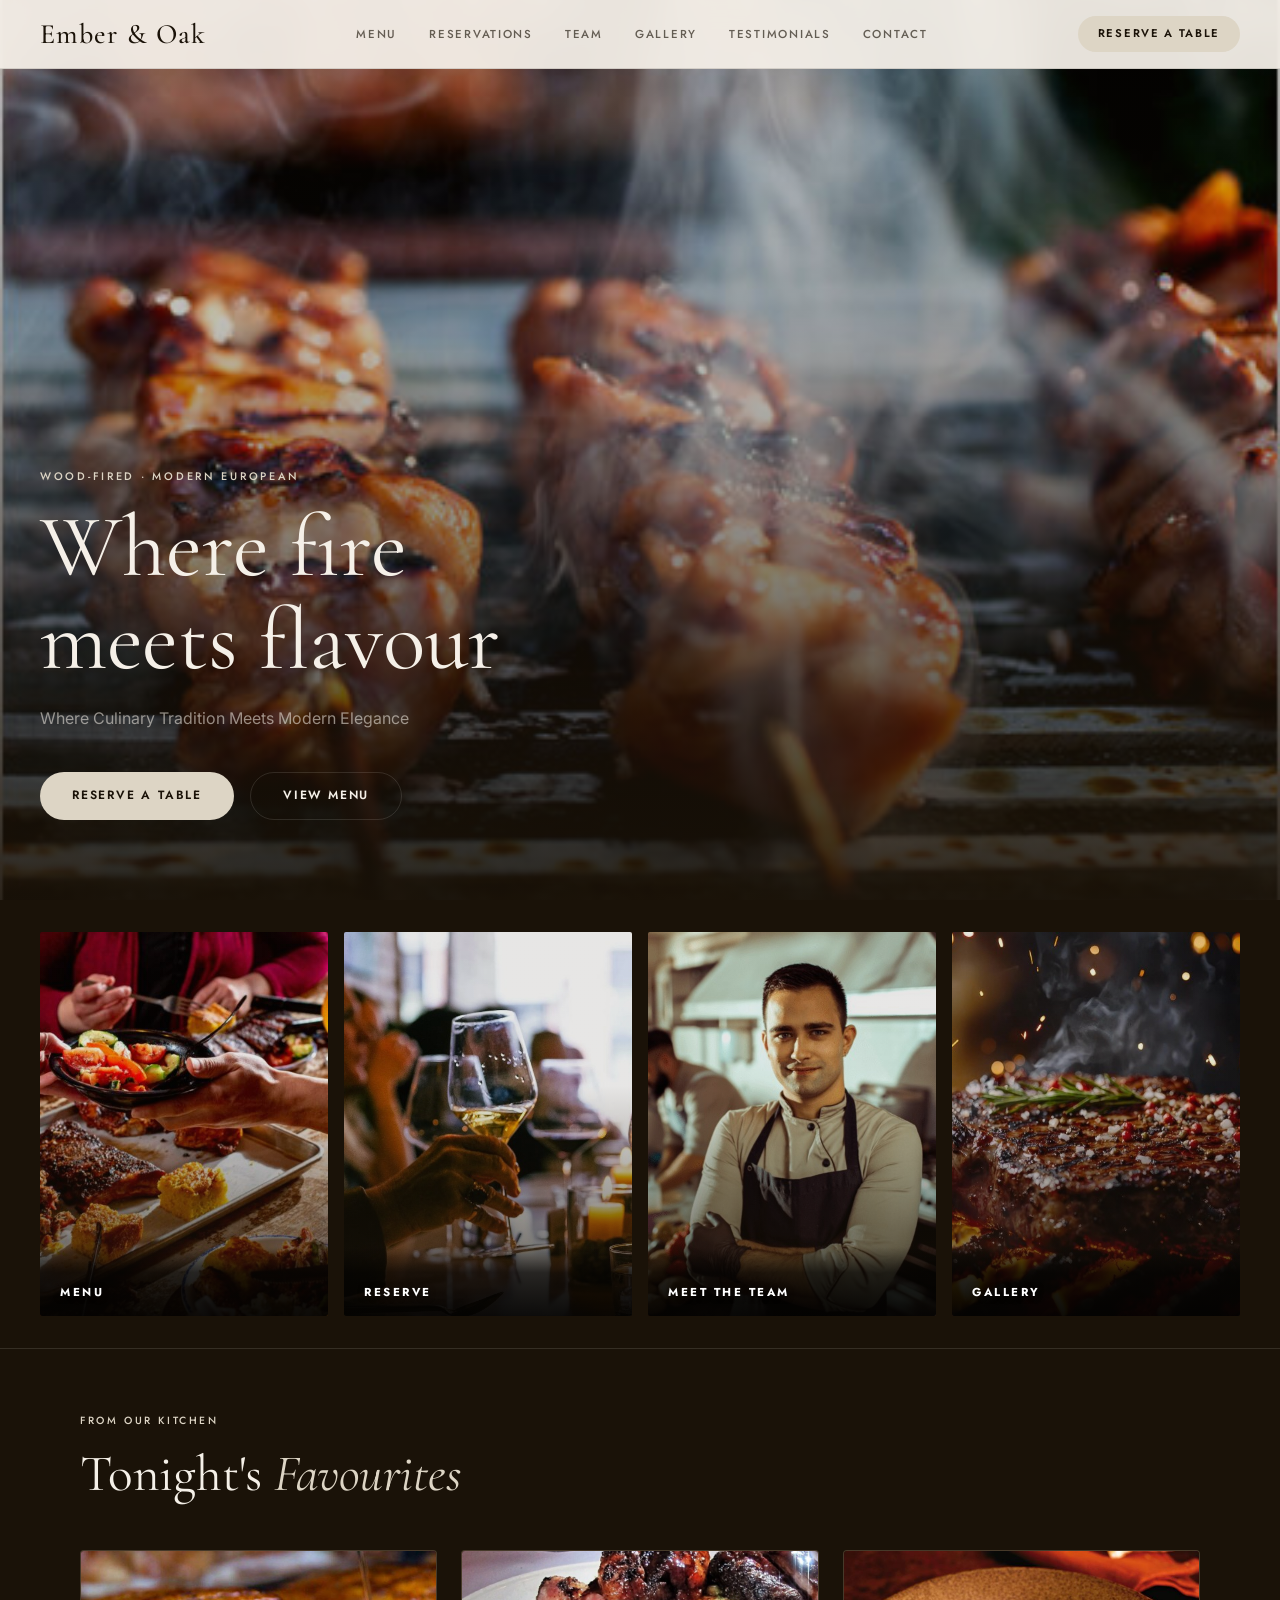
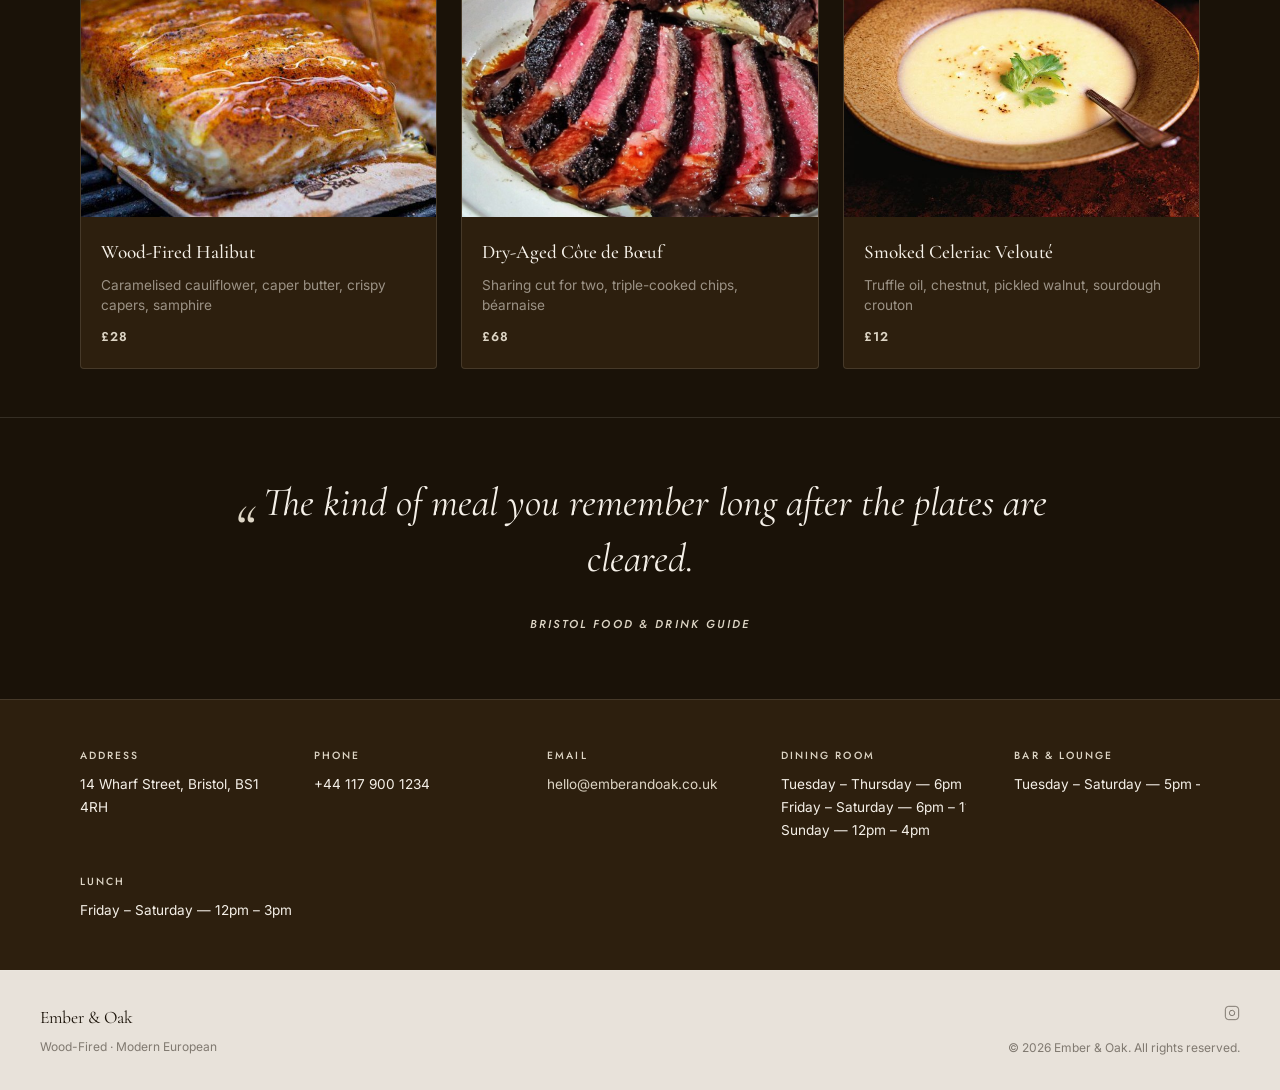
==== commit 048d7d11: "Update index.html" ====
--- a/index.html
+++ b/index.html
@@ -210,9 +210,9 @@
 </section>
 <div class="gateway">
 <a href="menu.html" class="gateway-card"><div class="gateway-bg" style="background-image:url('gateway-menu.jpg');background-size:cover;background-position:center;"></div><div class="gateway-label"><span>Menu</span></div></a>
-<a href="reservations.html" class="gateway-card"><div class="gateway-bg" style="background-image:url('gateway-reserve.jpeg');background-size:cover;background-position:center;"></div><div class="gateway-label"><span>Reserve</span></div></a>
-<a href="team.html" class="gateway-card"><div class="gateway-bg" style="background-image:url('gateway-team.jpeg');background-size:cover;background-position:center;"></div><div class="gateway-label"><span>Meet the Team</span></div></a>
-<a href="gallery.html" class="gateway-card"><div class="gateway-bg" style="background-image:url('gateway-gallery.jpeg');background-size:cover;background-position:center;"></div><div class="gateway-label"><span>Gallery</span></div></a>
+<a href="reservations.html" class="gateway-card"><div class="gateway-bg" style="background-image:url('gateway-reserve.jpg');background-size:cover;background-position:center;"></div><div class="gateway-label"><span>Reserve</span></div></a>
+<a href="team.html" class="gateway-card"><div class="gateway-bg" style="background-image:url('gateway-team.jpg');background-size:cover;background-position:center;"></div><div class="gateway-label"><span>Meet the Team</span></div></a>
+<a href="gallery.html" class="gateway-card"><div class="gateway-bg" style="background-image:url('gateway-gallery.jpg');background-size:cover;background-position:center;"></div><div class="gateway-label"><span>Gallery</span></div></a>
 </div>
 <div class="featured reveal">
 <div class="section-wrap">
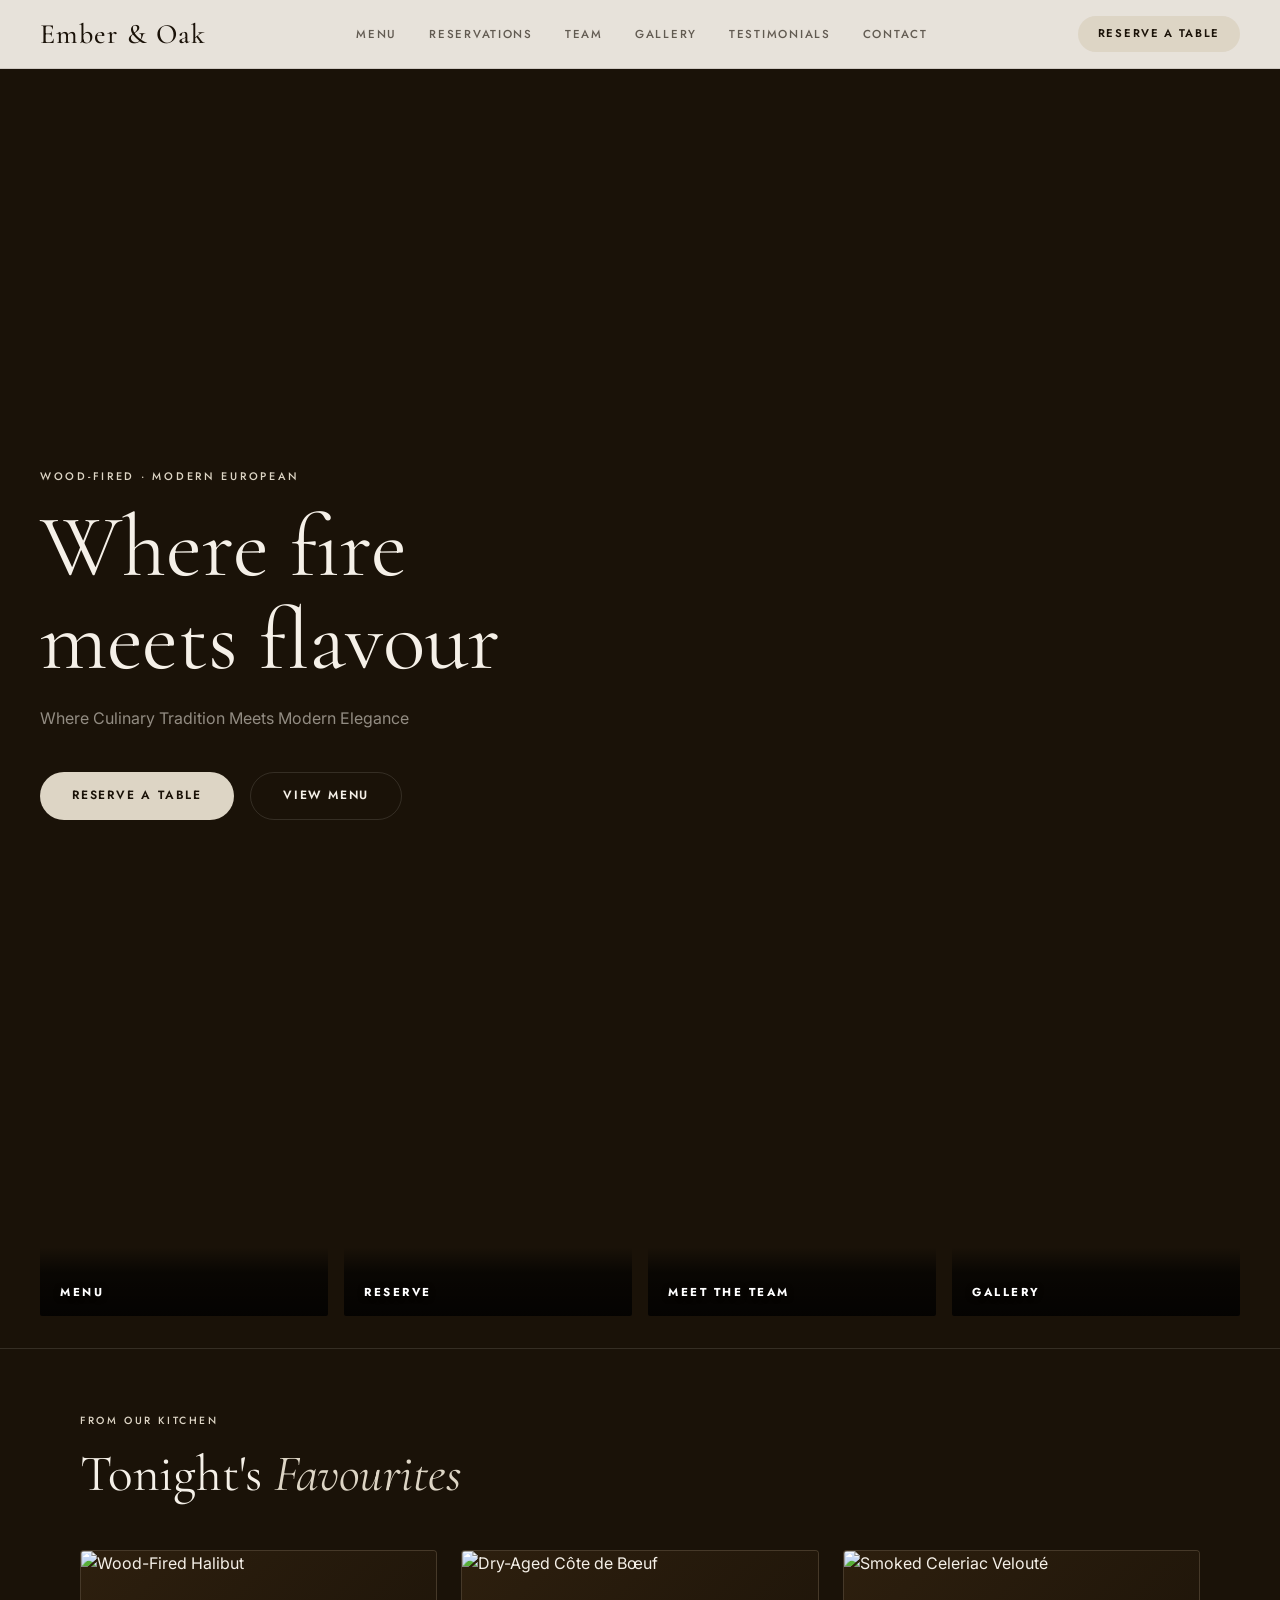
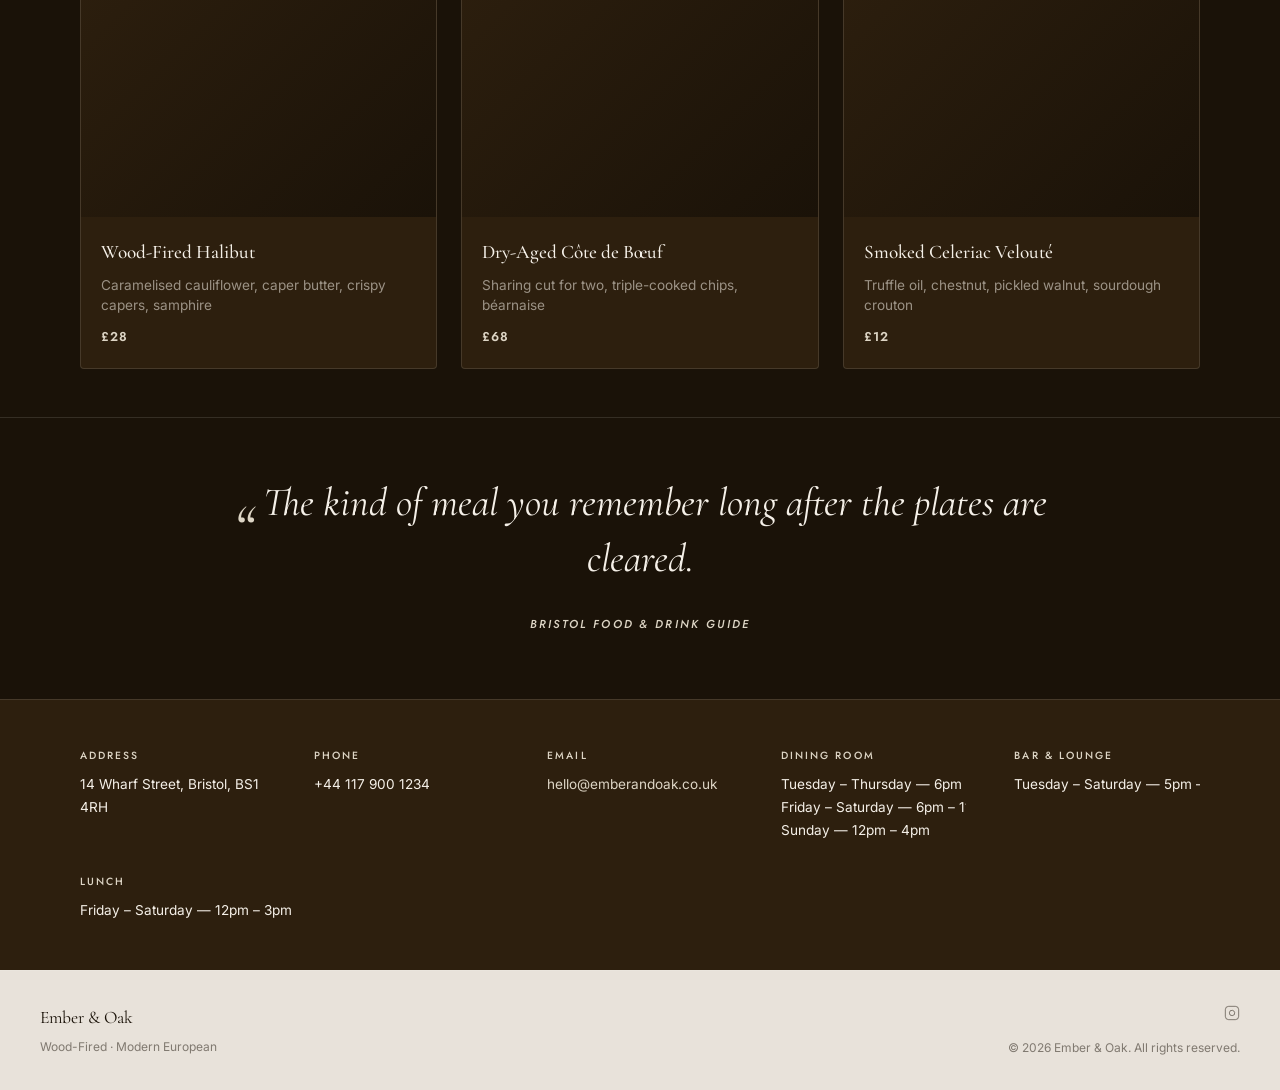
==== commit 32bcfa6f: "Update index.html via Restaurant Settings Engine" ====
--- a/index.html
+++ b/index.html
@@ -4,6 +4,9 @@
 <meta charset="UTF-8"/>
 <meta name="viewport" content="width=device-width,initial-scale=1"/>
 <title>Home — Ember &amp; Oak</title>
+<link rel="manifest" href="manifest.json"/>
+<link rel="icon" href="icon-192.png" type="image/png"/>
+<link rel="apple-touch-icon" href="apple-touch-icon.png"/>
 <link rel="preconnect" href="https://fonts.googleapis.com"/>
 <link rel="preconnect" href="https://fonts.gstatic.com" crossorigin/>
 <style>
@@ -30,6 +33,8 @@
 .nav-overlay a{font-family:var(--font-display);font-size:clamp(1.8rem,6vw,3rem);font-weight:400;color:var(--text);padding:0.4rem 0;width:100%;text-align:center;opacity:0;transform:translateY(12px);transition:opacity 0.5s,transform 0.5s,color 0.2s;}
 .nav-overlay.open a{opacity:1;transform:translateY(0);}
 .nav-overlay a:hover{color:var(--accent);}
+.nav-install-link{font-family:var(--font-ui) !important;font-size:0.72rem !important;font-weight:600 !important;letter-spacing:0.12em;text-transform:uppercase;border:1px solid var(--border);border-radius:100px;padding:0.5rem 1.25rem !important;width:auto !important;margin-bottom:1.5rem;}
+.nav-install-link:hover{border-color:var(--accent);}
 .nav-close{position:absolute;top:1.5rem;right:1.5rem;background:none;border:none;cursor:pointer;color:var(--text-muted);font-size:1.75rem;line-height:1;}
 .hero{position:relative;min-height:100svh;display:flex;align-items:flex-end;padding:7rem 2.5rem 5rem;overflow:hidden;}
 .hero-bg{position:absolute;inset:0;background-size:cover;background-position:center;transform:scale(1.05);transition:transform 8s ease;}
@@ -115,13 +120,15 @@
 .team-title{font-family:var(--font-ui);font-size:0.68rem;font-weight:500;letter-spacing:0.18em;text-transform:uppercase;color:var(--accent);margin-bottom:0.75rem;}
 .team-bio{font-size:0.85rem;color:var(--text-muted);line-height:1.65;}
 .gallery-page{padding:8rem 0 4rem;}
+.gallery-page .section-title{font-size:clamp(3rem,7vw,5rem);}
 .gallery-grid{columns:2;column-gap:1rem;margin-top:2rem;}
 .gallery-item{break-inside:avoid;margin-bottom:1rem;position:relative;overflow:hidden;}
 .gallery-item img{width:100%;display:block;transition:transform 0.5s;}
 .gallery-item:hover img{transform:scale(1.03);}
 .gallery-caption{position:absolute;bottom:0;left:0;right:0;padding:0.75rem 1rem;background:linear-gradient(transparent,rgba(26,18,8,0.8));font-size:0.8rem;color:var(--text-muted);font-style:italic;opacity:0;transition:opacity 0.3s;}
 .gallery-item:hover .gallery-caption{opacity:1;}
-.gallery-section-label{font-family:var(--font-ui);font-size:0.68rem;font-weight:500;letter-spacing:0.2em;text-transform:uppercase;color:var(--accent);margin:2rem 0 1rem;}
+.gallery-section-label{font-family:var(--font-display);font-size:1.4rem;font-weight:400;font-style:italic;color:var(--accent);margin:3rem 0 1rem;}
+.gallery-section-eyebrow{font-family:var(--font-ui);font-size:0.65rem;font-weight:500;letter-spacing:0.2em;text-transform:uppercase;color:var(--text-muted);margin-bottom:0.35rem;}
 .testimonials-page{padding:8rem 0 4rem;}
 .testimonials-grid{display:grid;grid-template-columns:repeat(auto-fill,minmax(320px,1fr));gap:1.5rem;margin-top:3rem;}
 .testimonial-card{background:var(--card);border:1px solid var(--border);padding:2rem;display:flex;flex-direction:column;}
@@ -173,6 +180,7 @@
 <body>
 <div class="nav-overlay" id="navOverlay">
   <button class="nav-close" onclick="closeNav()">×</button>
+  <a href="#" class="nav-install-link" onclick="installApp();return false;">Add to Home Screen</a>
   <a href="menu.html">Menu</a>
     <a href="reservations.html">Reservations</a>
     <a href="team.html">Team</a>
@@ -253,6 +261,44 @@
   </div>
 </footer>
 <script>
+async function handleFormspreeSubmit(evt,formEl,endpoint,successId,errorId){
+  evt.preventDefault();
+  var successEl=document.getElementById(successId);var errorEl=document.getElementById(errorId);
+  if(successEl)successEl.style.display="none";if(errorEl)errorEl.style.display="none";
+  if(!endpoint||endpoint.slice(-3)==="/f/"||endpoint==="#"){if(errorEl){errorEl.textContent="This form is not yet configured. Please contact us directly.";errorEl.style.display="block";}return false;}
+  var btn=formEl.querySelector('button[type="submit"]');var origText=btn?btn.textContent:"";
+  if(btn){btn.disabled=true;btn.textContent="Sending\u2026";}
+  try{
+    var res=await fetch(endpoint,{method:"POST",body:new FormData(formEl),headers:{"Accept":"application/json"}});
+    var data=await res.json().catch(function(){return{};});
+    if(res.ok){
+      formEl.reset();
+      if(successEl){successEl.style.display="block";successEl.scrollIntoView({behavior:"smooth",block:"center"});}
+    }else{
+      var msg=(data&&data.errors&&data.errors.length)?data.errors.map(function(e){return e.message;}).join(", "):"Something went wrong. Please try again.";
+      if(errorEl){errorEl.textContent=msg;errorEl.style.display="block";errorEl.scrollIntoView({behavior:"smooth",block:"center"});}
+    }
+  }catch(e){
+    if(errorEl){errorEl.textContent="Something went wrong. Please try again.";errorEl.style.display="block";}
+  }
+  if(btn){btn.disabled=false;btn.textContent=origText;}
+  return false;
+}
+var deferredInstallPrompt=null;
+window.addEventListener("beforeinstallprompt",function(e){e.preventDefault();deferredInstallPrompt=e;});
+function installApp(){
+  var isIOS=/iphone|ipad|ipod/i.test(navigator.userAgent);
+  if(isIOS){
+    alert("To install: tap the Share icon, then \"Add to Home Screen\".");
+    return;
+  }
+  if(deferredInstallPrompt){
+    deferredInstallPrompt.prompt();
+    deferredInstallPrompt.userChoice.then(function(){deferredInstallPrompt=null;});
+  } else {
+    alert("To install: open your browser menu and choose \"Install app\" or \"Add to Home Screen\".");
+  }
+}
 function toggleNav(){var o=document.getElementById("navOverlay");o.classList.toggle("open");document.body.style.overflow=o.classList.contains("open")?"hidden":"";}
 function closeNav(){document.getElementById("navOverlay").classList.remove("open");document.body.style.overflow="";}
 document.addEventListener("keydown",function(e){if(e.key==="Escape")closeNav();});
@@ -266,4 +312,4 @@
 if(hero) setTimeout(function(){hero.style.transform="scale(1)";},100);
 </script>
 </body>
-</html>
+</html>
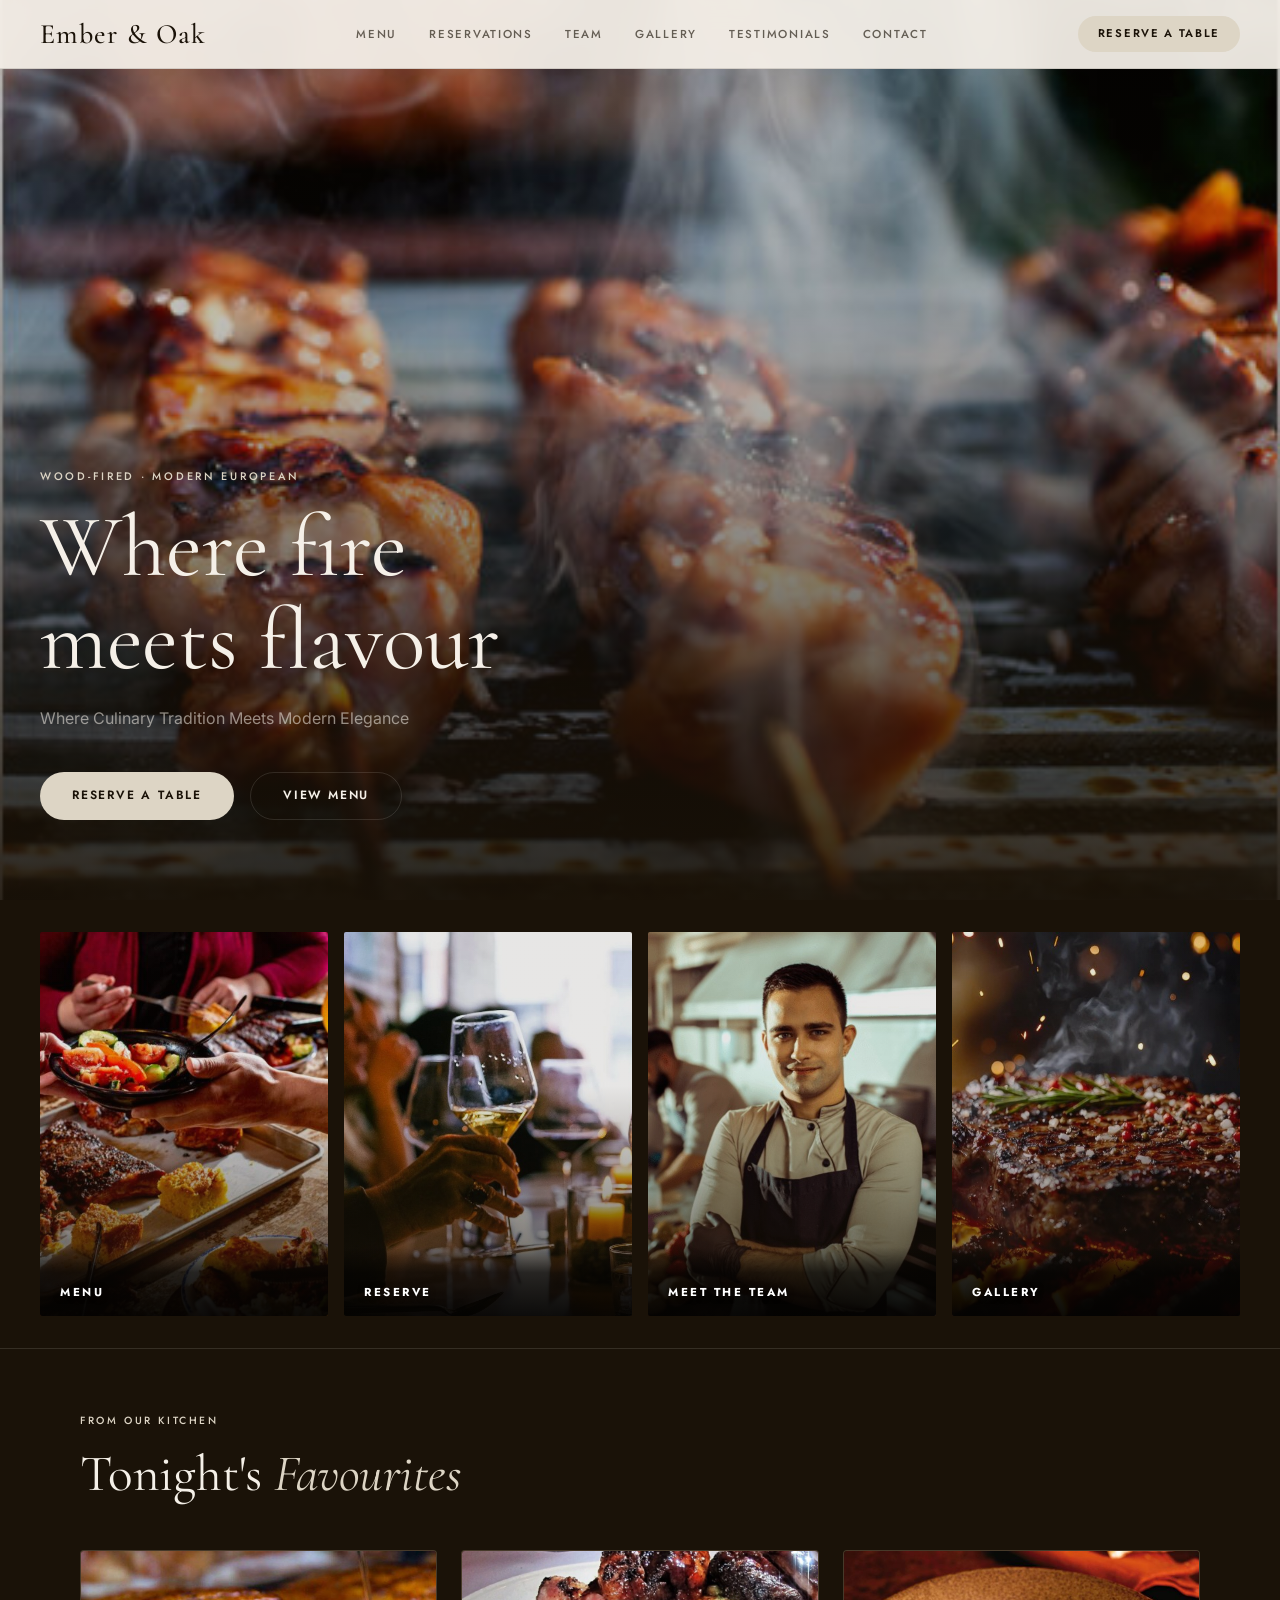
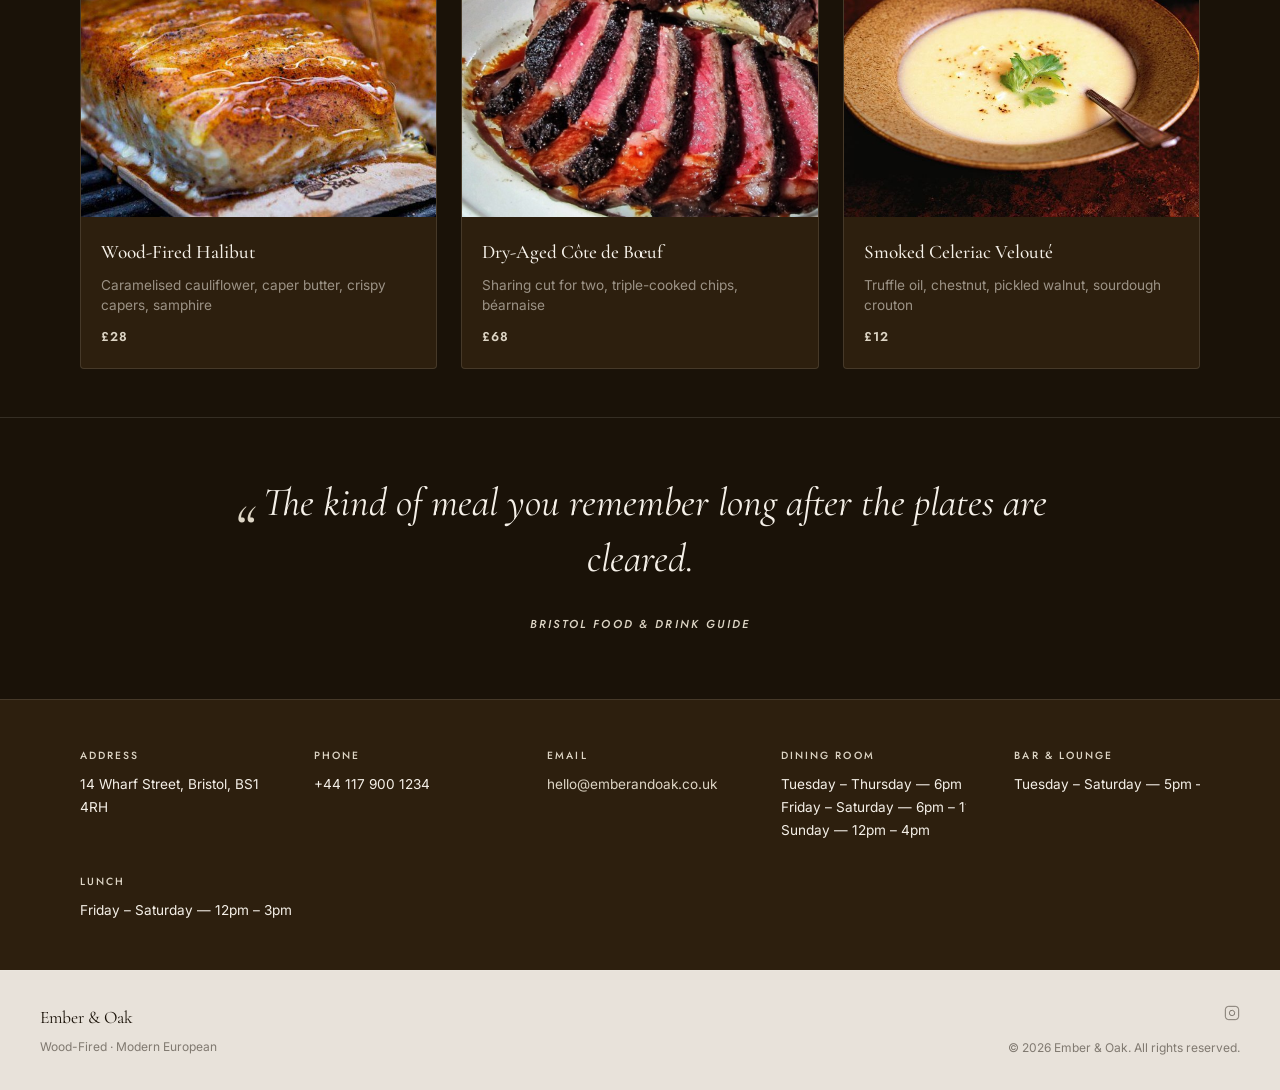
==== commit 2e704c4e: "Update index.html via Restaurant Settings Engine" ====
--- a/index.html
+++ b/index.html
@@ -205,7 +205,7 @@
 </header>
 <main>
 <section class="hero">
-<div class="hero-bg" style="background-image:url('hero.jpg');background-size:cover;background-position:center;"></div>
+<div class="hero-bg" style="background-image:url('images/hero.jpg');background-size:cover;background-position:center;"></div>
 <div class="hero-content">
 <div class="hero-eyebrow">Wood-Fired · Modern European</div>
 <h1>Where fire<br>meets flavour</h1>
@@ -217,19 +217,19 @@
 </div>
 </section>
 <div class="gateway">
-<a href="menu.html" class="gateway-card"><div class="gateway-bg" style="background-image:url('gateway-menu.jpg');background-size:cover;background-position:center;"></div><div class="gateway-label"><span>Menu</span></div></a>
-<a href="reservations.html" class="gateway-card"><div class="gateway-bg" style="background-image:url('gateway-reserve.jpg');background-size:cover;background-position:center;"></div><div class="gateway-label"><span>Reserve</span></div></a>
-<a href="team.html" class="gateway-card"><div class="gateway-bg" style="background-image:url('gateway-team.jpg');background-size:cover;background-position:center;"></div><div class="gateway-label"><span>Meet the Team</span></div></a>
-<a href="gallery.html" class="gateway-card"><div class="gateway-bg" style="background-image:url('gateway-gallery.jpg');background-size:cover;background-position:center;"></div><div class="gateway-label"><span>Gallery</span></div></a>
+<a href="menu.html" class="gateway-card"><div class="gateway-bg" style="background-image:url('images/gateway-menu.jpg');background-size:cover;background-position:center;"></div><div class="gateway-label"><span>Menu</span></div></a>
+<a href="reservations.html" class="gateway-card"><div class="gateway-bg" style="background-image:url('images/gateway-reserve.jpg');background-size:cover;background-position:center;"></div><div class="gateway-label"><span>Reserve</span></div></a>
+<a href="team.html" class="gateway-card"><div class="gateway-bg" style="background-image:url('images/gateway-team.jpg');background-size:cover;background-position:center;"></div><div class="gateway-label"><span>Meet the Team</span></div></a>
+<a href="gallery.html" class="gateway-card"><div class="gateway-bg" style="background-image:url('images/gateway-gallery.jpg');background-size:cover;background-position:center;"></div><div class="gateway-label"><span>Gallery</span></div></a>
 </div>
 <div class="featured reveal">
 <div class="section-wrap">
 <div class="section-label">From our kitchen</div>
 <h2 class="section-title">Tonight's <em>Favourites</em></h2>
 <div class="featured-grid">
-<div class="dish-card"><img class="dish-img" src="dish1.jpg" alt="Wood-Fired Halibut"/><div class="dish-info"><div class="dish-name">Wood-Fired Halibut</div><div class="dish-desc">Caramelised cauliflower, caper butter, crispy capers, samphire</div><div class="dish-price">£28</div></div></div>
-<div class="dish-card"><img class="dish-img" src="dish2.jpg" alt="Dry-Aged Côte de Bœuf"/><div class="dish-info"><div class="dish-name">Dry-Aged Côte de Bœuf</div><div class="dish-desc">Sharing cut for two, triple-cooked chips, béarnaise</div><div class="dish-price">£68</div></div></div>
-<div class="dish-card"><img class="dish-img" src="dish3.jpg" alt="Smoked Celeriac Velouté"/><div class="dish-info"><div class="dish-name">Smoked Celeriac Velouté</div><div class="dish-desc">Truffle oil, chestnut, pickled walnut, sourdough crouton</div><div class="dish-price">£12</div></div></div>
+<div class="dish-card"><img class="dish-img" src="images/dish1.jpg" alt="Wood-Fired Halibut"/><div class="dish-info"><div class="dish-name">Wood-Fired Halibut</div><div class="dish-desc">Caramelised cauliflower, caper butter, crispy capers, samphire</div><div class="dish-price">£28</div></div></div>
+<div class="dish-card"><img class="dish-img" src="images/dish2.jpg" alt="Dry-Aged Côte de Bœuf"/><div class="dish-info"><div class="dish-name">Dry-Aged Côte de Bœuf</div><div class="dish-desc">Sharing cut for two, triple-cooked chips, béarnaise</div><div class="dish-price">£68</div></div></div>
+<div class="dish-card"><img class="dish-img" src="images/dish3.jpg" alt="Smoked Celeriac Velouté"/><div class="dish-info"><div class="dish-name">Smoked Celeriac Velouté</div><div class="dish-desc">Truffle oil, chestnut, pickled walnut, sourdough crouton</div><div class="dish-price">£12</div></div></div>
 </div>
 </div>
 </div>
